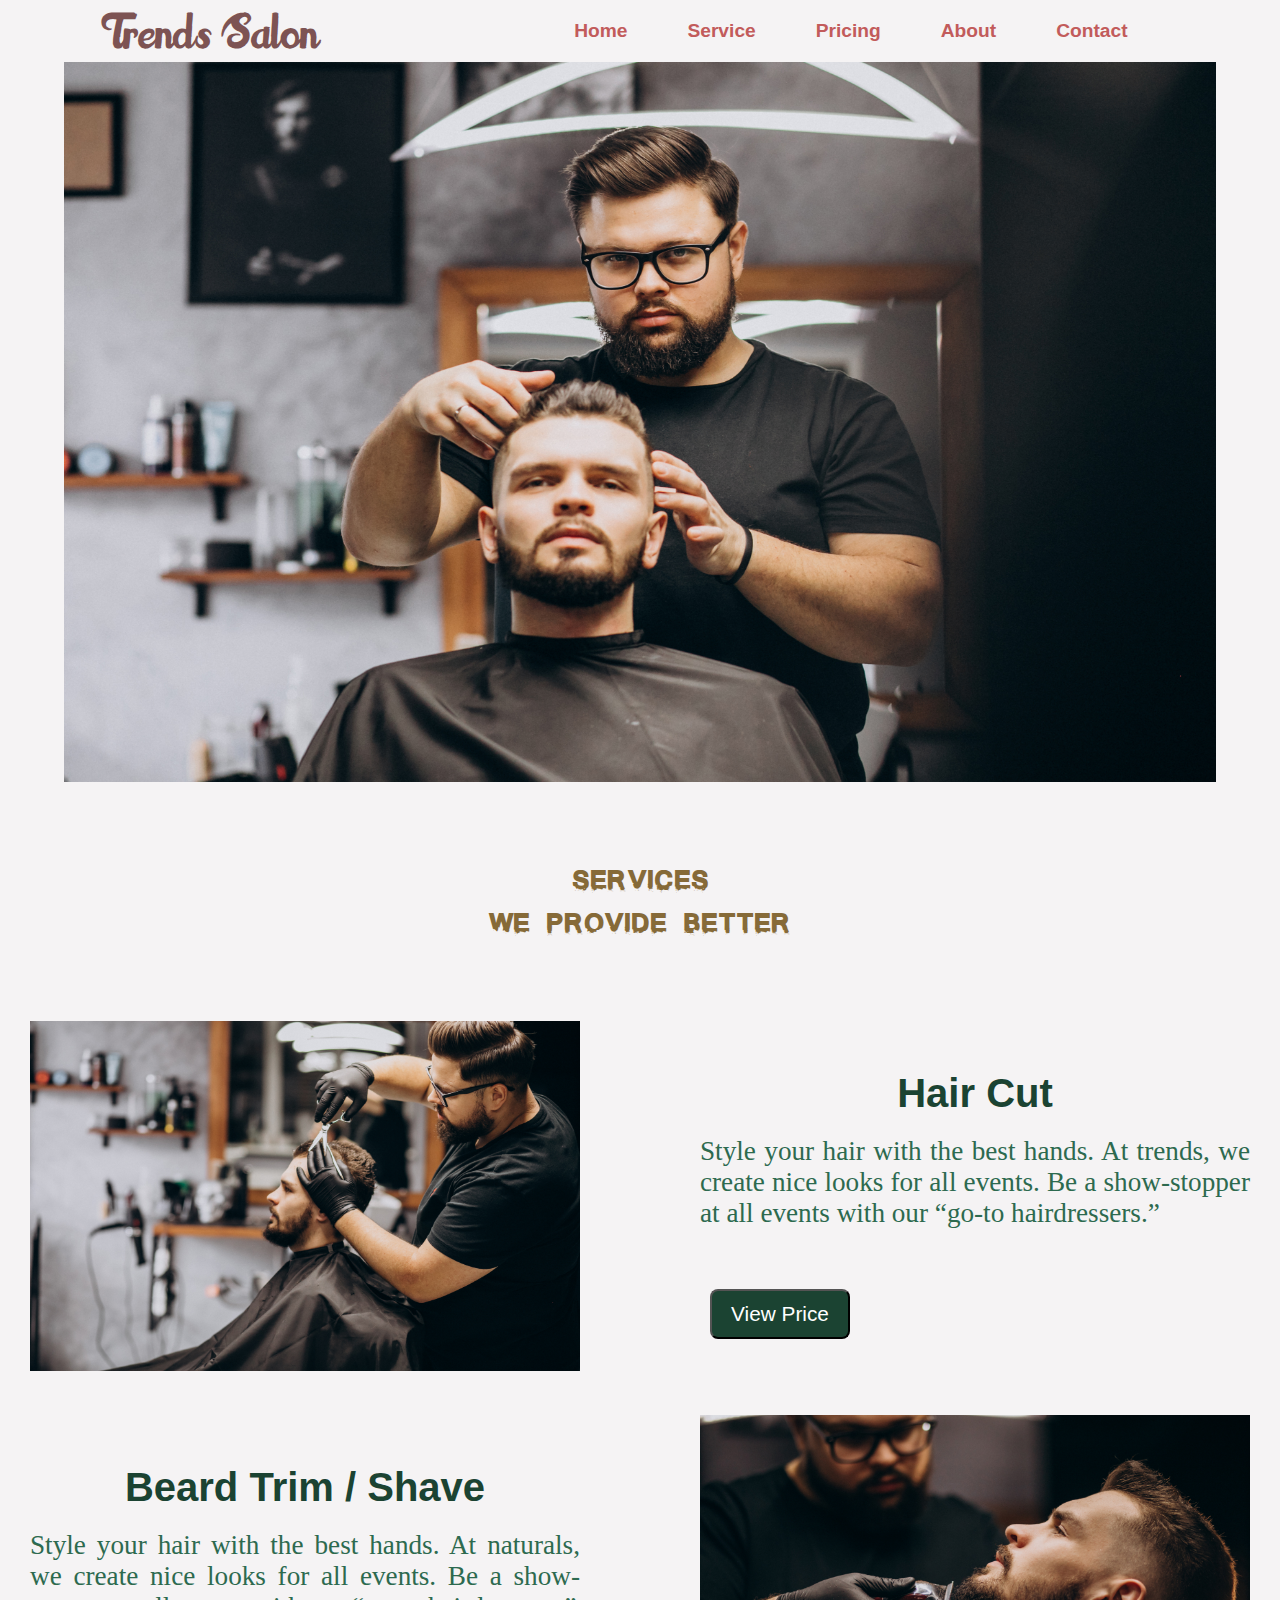
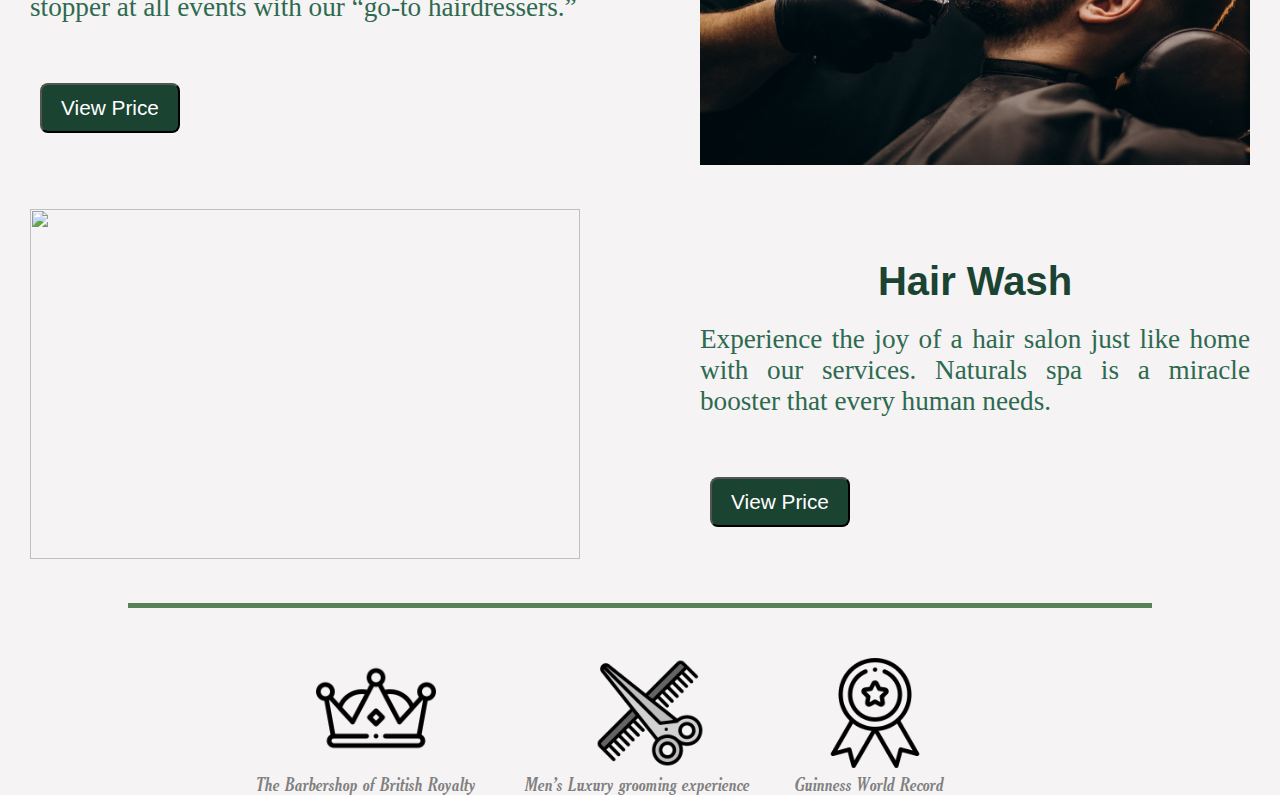
==== index.html @ 3f577851 "file changed" ====
<!DOCTYPE html>
<html>

<head>
    <title>Trends salon</title>
</head>
<link rel="stylesheet" href="nav.css">
<link rel="stylesheet" href="index.css">

<body>
    <section>
        <header>
            <h1>Trends Salon</h1>

            <nav>
                <ul>
                    <li><a href="index.html">Home</a></li>
                    <li><a href="service.html">Service</a></li>
                    <li><a href="pricing.html">Pricing</a></li>
                    <li><a href="about.html">About</a></li>
                    <li><a href="contact.html">Contact</a></li>
                </ul>
            </nav>
        </header>
        <div class="ban_img">
            <img src="./image/hairset.jpg">
        </div>
        <div class="home_ser">
            services<br>
            <div class="line1">we provide better</div>
        </div>
    </section>
    <section class="home_content">
        <div class="card_head">
            <div class="card_img">
                <img src="./image/haircut.jpg">
            </div>
            <div class="para1">
                <h1 class="hair">Hair Cut</h1>
                <p>Style your hair with the best hands. At trends, we create nice looks for all events. Be a
                    show-stopper at all events with our “go-to hairdressers.”</p>
                <button class="view_button"> View Price</button>
            </div>
            <div class="para2">
                <h1 class="trim">Beard Trim / Shave</h1>
                <p> Style your hair with the best hands. At naturals, we create nice looks for all events. Be a
                    show-stopper at all events with our “go-to hairdressers.”</p>
                <button class="view_button"> View Price</button>
            </div>
            <div class="card_img2">
                <img src="./image/beardtrim.jpg">
            </div>
            <div class="card_img3">
                <img src="./image/hairwash.jpg">
            </div>
            <div class="para3">
                <h1 class="hairwash">Hair Wash</h1>
                <p>Experience the joy of a hair salon just like home with our services. Naturals spa is a miracle
                    booster that every human needs.</p>
                <button class="view_button"> View Price</button>
            </div>
        </div>
    </section>
    <section class="bar">

    </section>
    <section >
        <div class="icon_set">
            <div class="icon1">
        <img src="./image/crown.png"><br>
        <div class="icon_para1">
        <p> The Barbershop of British Royalty</p>
            </div>
            </div>
            <div class="icon2">
                <img src="./image/tools.png"><br>
                <div class="icon_para2">
                <p>Men’s Luxury grooming experience</p>
                </div>
            </div>
        <div class="icon3">
            <img src="./image/medal.png"><br>
            <div class="icon_para3">
            <p>Guinness World Record</p>
            </div>
        </div>
        </div>
    </section>
</body>

</html>
---- nav.css ----
@font-face {
    font-family: PermanentMarkerRegular;
    src: url(font/PermanentMarkerRegular.ttf);
}

@font-face {
    font-family: WonderbarDemo;
    src: url(font/WonderbarDemo.otf);
}

@font-face {
    font-family: AARDV;
    src: url(font/AARDV.TTFs);
}
@font-face {
    font-family: FatTats;
    src: url(font/FatTats.ttf);
}
@font-face {
    font-family: SantaBackground;
    src: url(font/SantaBackground.otf);
}

@font-face {
    font-family: Ravenscroft;
    src: url(font/Ravenscroft.ttf);
}

@font-face {
    font-family: GistLight;
    src: url(font/GistLight.otf);
}
@font-face {
    font-family: Montague;
    src: url(font/Montague.ttf);
}
@font-face {
    font-family: BungeeInlineRegular;
    src: url(font/BungeeInlineRegular.ttf);
}

* {
    margin: 0px;
    padding: 0px;
}

header {
    display: flex;
    justify-content: space-around;
    align-items: center;
    position: relative;

}

h1 {
    font-size: 2.4rem;
    /* font-family: BungeeInlineRegular; */
    font-family: FatTats;
    margin-top: 10px;
    color: rgb(125, 83, 83);
    
}

nav {
    padding: 0px;
}

nav ul {
    display: flex;
    padding: 20px;
    list-style: none;
}

nav ul li a {
    text-decoration: none;
    padding: 30px;
    font-size: 1.2rem;
    color: rgb(194, 91, 91);
    /* font-family: WonderbarDemo; */
    position: relative;
    font-family:'Gill Sans', 'Gill Sans MT', Calibri, 'Trebuchet MS', sans-serif;
    font-weight: 900;

}

@media all and (max-width:500px) {
  header
  {
    display: flex;
    flex-direction: column;
    justify-content: flex-start;
    width: 100%;
  }
 
 
}
---- index.css ----
@font-face {
    font-family: PermanentMarkerRegular;
    src: url(font/PermanentMarkerRegular.ttf);
}

@font-face {
    font-family: ThyssenJItalic;
    src: url(font/ThyssenJItalic.TTF);
}

@font-face {
    font-family: WonderbarDemo;
    src: url(font/WonderbarDemo.otf);
}

@font-face {
    font-family: Sketch;
    src: url(font/Sketch.ttf);
}

@font-face {
    font-family: FrederickatheGreatRegular;
    src: url(font/FrederickatheGreatRegular.ttf);
}

@font-face {
    font-family: AARDV;
    src: url(font/AARDV.TTFs);
}

@font-face {
    font-family: SantaBackground;
    src: url(font/SantaBackground.otf);
}

@font-face {
    font-family: PiecesofEight;
    src: url(font/PiecesofEight.ttf);
}

@font-face {
    font-family: Ravenscroft;
    src: url(font/Ravenscroft.ttf);
}

@font-face {
    font-family: GistLight;
    src: url(font/GistLight.otf);
}

@font-face {
    font-family: BungeeInlineRegular;
    src: url(font/BungeeInlineRegular.ttf);
}

@font-face {
    font-family: TheyPerished;
    src: url(font/TheyPerished.ttf);
}

* {
    margin: 0px;
    padding: 0px;
}

body {
    background-color: #f5f3f4;
}

.ban_img {

    height: 100vh;
    width: 90vw;
    display: flex;
    justify-content: center;
    margin: auto;
}

.ban_img img {

    height: 80%;
    width: 100%;
}

.home_ser {

    font-size: 2rem;
    margin-top: -8%;
    color: rgb(134, 106, 56);
    text-align: center;
    font-family: TheyPerished;
    word-spacing: 8px;
}

.home_ser .line1 {

    margin-top: 5px;
    text-align: center;
}

.home_content {
    display: flex;
    justify-content: center;
    margin-top: 80px;
}

.card_head {
    display: grid;
    grid-template-columns: repeat(2, 1fr);
    column-gap: 120px;
    row-gap: 40px;

}

.card_img {
    height: 100%;
    width: 100%;
}

.card_img>img {
    height: 350px;
    width: 550px;
}

.para1 {
    height: 35px;
    width: 550px;
}

.hair {
    font-size: 2.5rem;
    text-align: center;
    font-family: 'Franklin Gothic Medium', 'Arial Narrow', Arial, sans-serif;
    margin-top: 50px;
    color: #1b4332;

}

.para1 p {
    font-size: 1.7rem;
    margin-top: 20px;
    text-align: justify;
    color: #2d6a4f;
}

.card_img2 {
    height: 100%;
    width: 100%;
}

.card_img2>img {
    height: 350px;
    width: 550px;
}

.para2 {
    height: 350px;
    width: 550px;
}

.trim {
    font-size: 2.5rem;
    text-align: center;
    font-family: 'Franklin Gothic Medium', 'Arial Narrow', Arial, sans-serif;
    margin-top: 50px;
    color: #1b4332;
}

.para2 p {

    font-size: 1.7rem;
    margin-top: 20px;
    text-align: justify;
    color: #2d6a4f;
}

.card_img3 {
    height: 100%;
    width: 100%;
}

.card_img3>img {
    height: 350px;
    width: 550px;
}

.para3 {
    height: 350px;
    width: 550px;
}

.hairwash {
    font-size: 2.5rem;
    text-align: center;
    font-family: 'Franklin Gothic Medium', 'Arial Narrow', Arial, sans-serif;
    margin-top: 50px;
    color: #1b4332;
}

.para3 p {

    font-size: 1.7rem;
    margin-top: 20px;
    text-align: justify;
    color: #2d6a4f;
}

.view_button {
    height: 50px;
    width: 140px;
    font-size: 1.3rem;
    margin-left: 10px;
    margin-top: 60px;
    padding: 10px;
    border-radius: 8px;
    background-color: #1b4332;
    color: white;
    cursor: pointer;
}

.bar {
    height: 5px;
    width: 80%;
    background-color: #588157;
    margin: auto;
    margin-top: 40px;
}

.icon_set {
    display: grid;
    grid-template-columns: 1fr 1fr 1fr;
    background-color: #f5f3f4;
    margin: auto;
    column-gap: 40px;
    width: 60%;
    margin-top: 40px;
}

.icon1 {
    height: 100%;
    width: 100%;
}


.icon1 img {
    height: 120px;
    width: 120px;
    margin-left: 60px;

}

.icon2 {
    height: 100%;
    width: 100%;
}

.icon2 img {
    height: 110px;
    width: 110px;
    margin-left: 70px;
    margin-top: 10px;
}

.icon3 {
    height: 100%;
    width: 100%;
}

.icon3 img {
    height: 110px;
    width: 110px;
    margin-left: 25px;
    margin-top: 10px;
}

.icon_para1 p {

    font-size: 1.2rem;
    color: gray;
    text-align: justify;
    font-family: ThyssenJItalic;


}

.icon_para2 p {
    font-size: 1.2rem;
    color: gray;
    text-align: justify;
    font-family: ThyssenJItalic;
}

.icon_para3 p {
    font-size: 1.2rem;
    color: gray;
    text-align: justify;
    font-family: ThyssenJItalic;
}





@media all and (max-width:500px) {
    .ban_img {
        width: 85%;
    }

    .home_ser {
        margin-top: -100px;
    }

    .card_head {
        display: flex;
        flex-direction: column;
        margin-left: 15px;

    }

    .para1 {
        display: flex;
        flex-direction: column;
        justify-content: center;
        margin-top: 70px;
        padding: 10px;

    }

    .para2 {
        display: flex;
        flex-direction: column;
        justify-content: center;
        margin-top: 70px;
    }

    .view_button {
        margin-bottom: 10px;
    }

    .para3 {
        margin-top: -80px;
    }

    .card_img {
        margin-top: -40px;
    }

    .card_img3 {
        margin-top: -10px;
    }


    .icon_set {
        width: 90%;
        padding: 40px;
        

    }
}
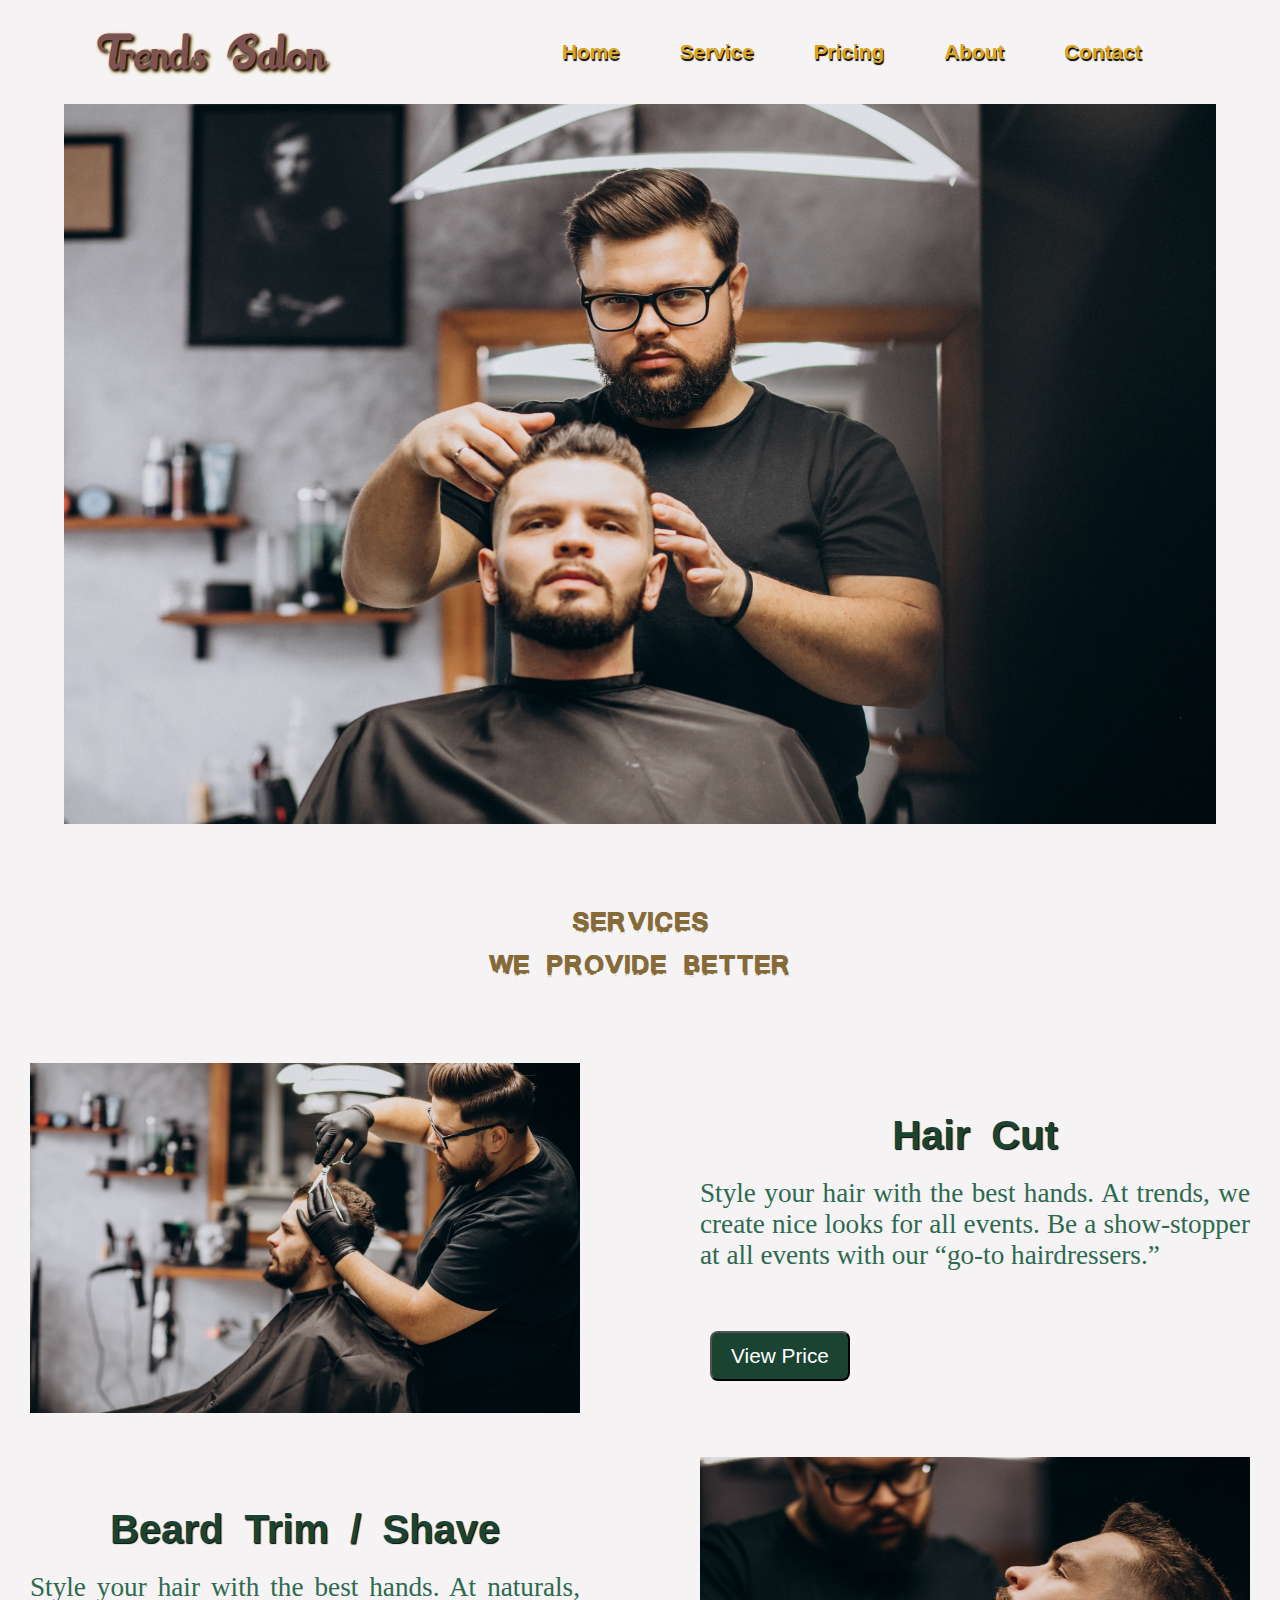
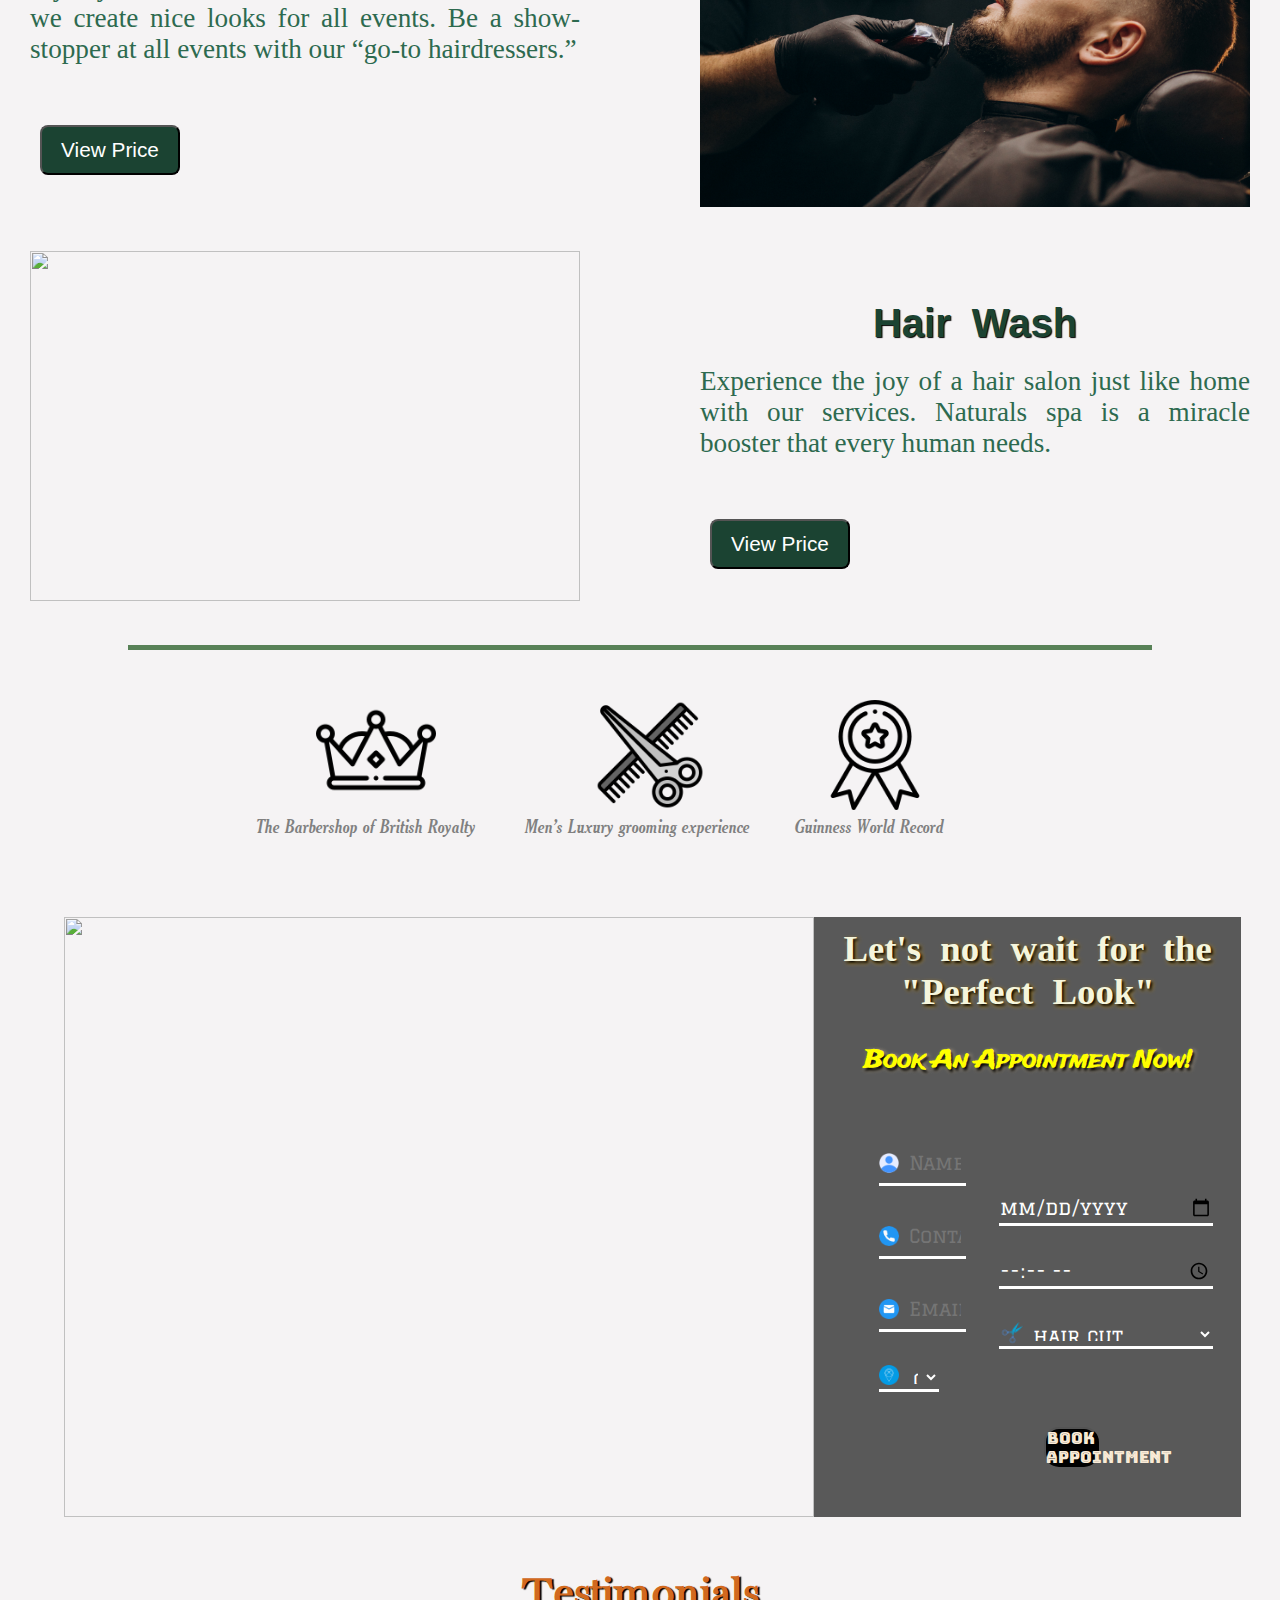
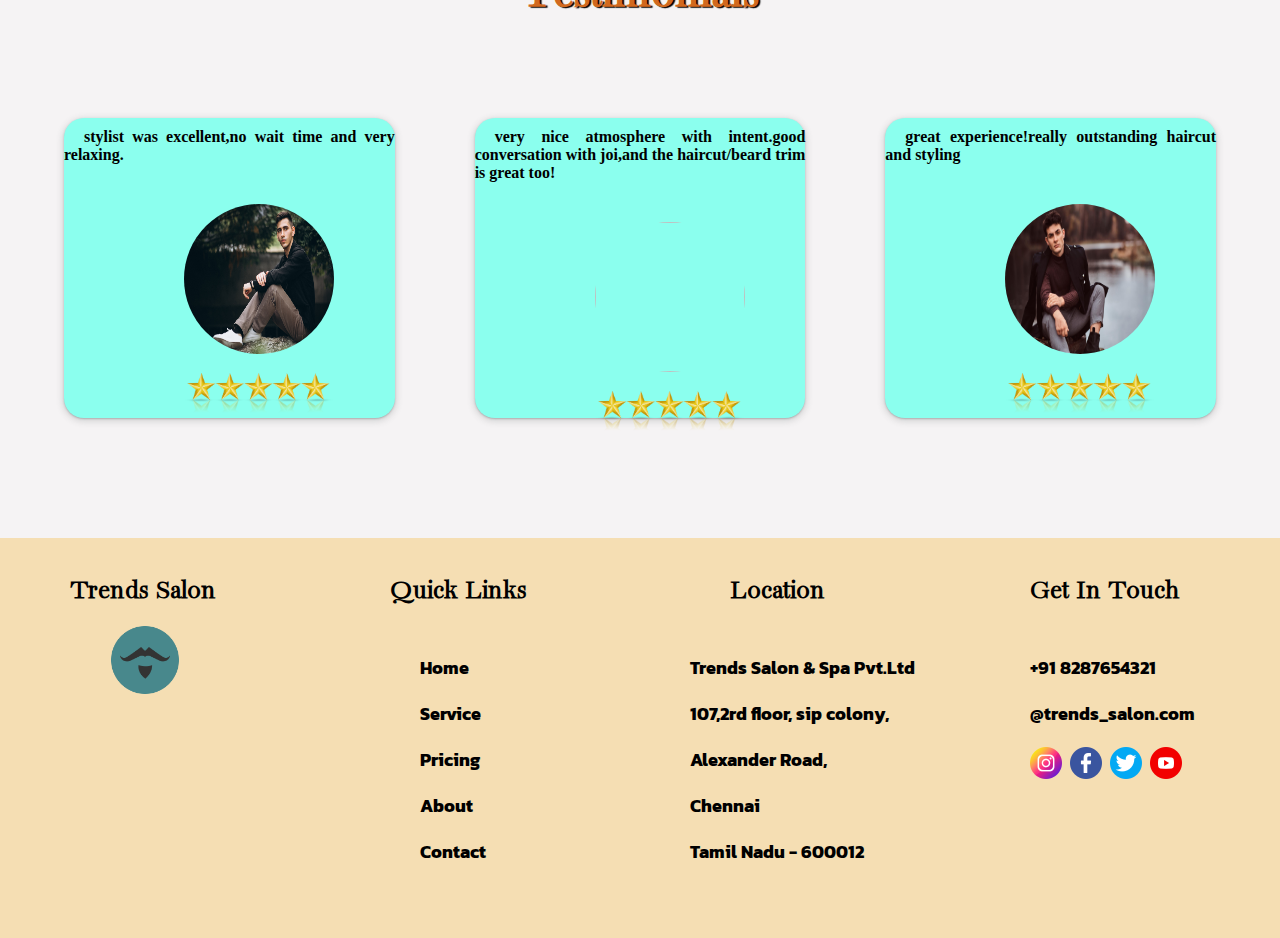
==== commit 83b3ef63: "new" ====
--- a/index.html
+++ b/index.html
@@ -6,6 +6,7 @@
 </head>
 <link rel="stylesheet" href="nav.css">
 <link rel="stylesheet" href="index.css">
+<link rel="stylesheet" href="footer.css">
 
 <body>
     <section>
@@ -64,28 +65,195 @@
     <section class="bar">
 
     </section>
-    <section >
+    <section>
         <div class="icon_set">
             <div class="icon1">
-        <img src="./image/crown.png"><br>
-        <div class="icon_para1">
-        <p> The Barbershop of British Royalty</p>
-            </div>
+                <img src="./image/crown.png"><br>
+                <div class="icon_para1">
+                    <p> The Barbershop of British Royalty</p>
+                </div>
             </div>
             <div class="icon2">
                 <img src="./image/tools.png"><br>
                 <div class="icon_para2">
-                <p>Men’s Luxury grooming experience</p>
-                </div>
-            </div>
-        <div class="icon3">
-            <img src="./image/medal.png"><br>
-            <div class="icon_para3">
-            <p>Guinness World Record</p>
-            </div>
-        </div>
-        </div>
-    </section>
+                    <p>Men’s Luxury grooming experience</p>
+                </div>
+            </div>
+            <div class="icon3">
+                <img src="./image/medal.png"><br>
+                <div class="icon_para3">
+                    <p>Guinness World Record</p>
+                </div>
+            </div>
+        </div>
+    </section>
+    <section>
+        <div class="mainframe">
+            <div class="part1">
+                <div class="over_view">
+                    <img src="image/view.jpg">
+                </div>
+            </div>
+            <div class="part2">
+                <h1 class="title1">Let's not wait for the "Perfect Look"</h1>
+                <h2>Book An Appointment Now!</h2>
+
+                <div class="book">
+                    <div class="section_1">
+                        <form>
+                            <input type="text" name="name" autocomplete="off" placeholder="Name"><br>
+                            <input type="phone" name="contact" autocomplete="off" placeholder="Contact"><br>
+                            <input type="email" name="mail" autocomplete="off" placeholder="Email"><br>
+                            <select name="area">
+                                <option value="city">city*</option>
+                                <option value="erode">erode</option>
+                                <option value="coimbatore">Coimbatore</option>
+                                <option value="Chennai">Chennai</option>
+                                <option value="Cuddalore">Cuddalore</option>
+                                <option value="Dharmapuri">Dharmapuri</option>
+                                <option value="Dindigul">Dindigul</option>
+                                <option value="Kallakurichi">Kallakurichi</option>
+                                <option value="Kancheepuram">Kancheepuram</option>
+                                <option value="Karur">Karur</option>
+                                <option value="Krishnagiri">Krishnagiri</option>
+                                <option value="Madurai">Madurai</option>
+                                <option value="Mayiladuthurai">Mayiladuthurai</option>
+                                <option value="Nagapattinam">Nagapattinam</option>
+                                <option value="Tiruppur">Tiruppur</option>
+                                <option value="Salem">Salem</option>
+                                <option value="Tenkasi">Tenkasi</option>
+                                <option value="Theni">Theni</option>
+                                <option value="Thiruvarur">Thiruvarur</option>
+                                <option value="Thirunelveli">Thirunelveli</option>
+                                <option value="Vellore">Vellore</option>
+                            </select>
+                        </form>
+                        <div class="book_button">
+                            <button class="book_appointment">book Appointment</button>
+
+                        </div>
+                       
+                    </div>
+                    <div class="section_2">
+
+                        <form>
+
+
+                            <input type="date" id="date" name="date"><br>
+                            <input type="time" name="time"><br>
+                            <select name="list">
+                                <optgroup label="haircut & finish">
+                                    <option value="hair cut">hair cut</option>
+                                    <option value="hair care">hair care</option>
+                                    <option value="beard styling">beard styling</option>
+                                </optgroup>
+                                <optgroup label="hair colour">
+                                    <option value="beard colour">beard colour</option>
+                                    <option value="hair colour">hair colour</option>
+                                </optgroup>
+                                <optgroup label="hair texture">
+                                    <option value="straightening">straightening</option>
+                                    <option value="smoothening">smoothening</option>
+                                </optgroup>
+                                <optgroup label="beard grooming">
+                                    <option value="beard trim">beard trim</option>
+                                    <option value="beard colour">beard colour</option>
+                                    <option value="beard styling">beard styling</option>
+                                    <option value="shave">shave</option>
+                                </optgroup>
+                            </select>
+                        </form>
+                    </div>
+                </div>
+            </div>
+        </div>
+    </section>
+    <section>
+        <div class="review_title">
+            <h3>Testimonials</h3>
+        </div>
+        <div class="review_page">
+
+
+            <div class="page1">
+                <h5>stylist was excellent,no wait time and very relaxing.</h5>
+                <img src="image/model1.jpg">
+                <div class="star1">
+                    <img src="image/star5.png">
+                </div>
+            </div>
+            <div class="page2">
+                <h5>very nice atmosphere with intent.good conversation with joi,and the haircut/beard trim is great too!</h5>
+                <img src="image/model2.jpg">
+                <div class="star2">
+                    <img src="image/star5.png">
+                </div>
+            </div>
+            <div class="page3">
+                <h5>great experience!really outstanding haircut and styling</h5>
+                <img src="image/model3.jpg">
+                <div class="star3">
+                    <img src="image/star5.png">
+                </div>
+            </div>
+        </div>
+    </section>
+
+    <footer>
+        <div class="footer_page">
+
+            <div class="foot_1">
+                <h4>Trends Salon</h4>
+                <img src="icons/beardimage.png">
+            </div>
+            <div class="foot_2">
+                <h6>Quick Links</h6>
+                <div class="line1">Home</div>
+                <div class="line2">Service</div>
+                <div class="line3">Pricing</div>
+                <div class="line4">About</div>
+                <div class="line5">Contact</div>
+            </div>
+            <div class="foot_3">
+                <h6>Location</h6>
+                <div class="title">Trends Salon & Spa Pvt.Ltd</div>
+                <div class="add_1"> 107,2rd floor, sip colony,</div>
+                <div class="add_2"> Alexander Road,</div>
+                <div class="add_3"> Chennai</div>
+                <div class="add_4"> Tamil Nadu - 600012</div>
+            </div>
+            <div class="foot_4">
+                <h6>Get In Touch</h6>
+                <div class="no">+91 8287654321</div>
+                <div class="shop_tag">@trends_salon.com</div>
+                <div class="images">
+                    <div class="pic1">
+                        <img src="icons/insta.png">
+                    </div>
+                    <div class="pic2">
+                        <img src="icons/fb.png">
+                    </div>
+                    <div class="pic3">
+                        <img src="icons/twitter.png">
+                    </div>
+                    <div class="pic4">
+                        <img src="icons/yt.png">
+                    </div>
+                </div>
+            </div>
+
+
+
+
+
+
+
+
+        </div>
+    </footer>
+
+
+
 </body>
 
 </html>--- a/nav.css
+++ b/nav.css
@@ -12,10 +12,12 @@
     font-family: AARDV;
     src: url(font/AARDV.TTFs);
 }
+
 @font-face {
     font-family: FatTats;
     src: url(font/FatTats.ttf);
 }
+
 @font-face {
     font-family: SantaBackground;
     src: url(font/SantaBackground.otf);
@@ -30,10 +32,12 @@
     font-family: GistLight;
     src: url(font/GistLight.otf);
 }
+
 @font-face {
     font-family: Montague;
     src: url(font/Montague.ttf);
 }
+
 @font-face {
     font-family: BungeeInlineRegular;
     src: url(font/BungeeInlineRegular.ttf);
@@ -58,7 +62,9 @@
     font-family: FatTats;
     margin-top: 10px;
     color: rgb(125, 83, 83);
-    
+    text-shadow: 2px 2px 3px black, 2px 2px 4px goldenrod;
+    word-spacing: 10px;
+
 }
 
 nav {
@@ -67,30 +73,88 @@
 
 nav ul {
     display: flex;
-    padding: 20px;
-    list-style: none;
+    padding: 10px;
+    list-style-type: none;
+    /* padding-left: 5px;
+    padding-right: 5px; */
+    overflow: hidden;
 }
 
 nav ul li a {
     text-decoration: none;
     padding: 30px;
-    font-size: 1.2rem;
-    color: rgb(194, 91, 91);
+    font-size: 1.3rem;
+    color: goldenrod;
+    text-shadow: 1px 2px 1px black;
     /* font-family: WonderbarDemo; */
     position: relative;
-    font-family:'Gill Sans', 'Gill Sans MT', Calibri, 'Trebuchet MS', sans-serif;
+    font-family: 'Gill Sans', 'Gill Sans MT', Calibri, 'Trebuchet MS', sans-serif;
     font-weight: 900;
+    display: block;
+    position: relative;
+}
+
+a::after {
+    content: "";
+    height: 2px;
+    width: 70%;
+    transform: scale(0);
+    background-color: black;
+    position: absolute;
+    left: 18px;
+    bottom: 10px;
+    transition: .5s;
+}
+
+a:hover::after {
+    transform: scale(1);
+}
+
+
+
+
+
+
+
+
+
+
+
+
+
+
+
+
+
+
+
+@media all and (max-width:500px) {
+    header {
+        display: flex;
+        flex-direction: column;
+        justify-content: flex-start;
+        width: 100%;
+        margin-top: 10px;
+
+    }
+
+    nav ul {
+        display: flex;
+        flex-direction: row;
+        font-size: 1.1rem;
+    }
+
+
 
 }
 
-@media all and (max-width:500px) {
-  header
-  {
-    display: flex;
-    flex-direction: column;
-    justify-content: flex-start;
-    width: 100%;
-  }
- 
- 
+@media all and(max-width:840px) {
+
+    header {
+        display: flex;
+        flex-direction: column;
+       justify-content: space-between;
+        width: 100%;
+
+    }
 }--- a/index.css
+++ b/index.css
@@ -2,12 +2,19 @@
     font-family: PermanentMarkerRegular;
     src: url(font/PermanentMarkerRegular.ttf);
 }
+@font-face {
+    font-family: BacasimeAntiqueRegular;
+    src: url(font/BacasimeAntiqueRegular.ttf);
+}
 
 @font-face {
     font-family: ThyssenJItalic;
     src: url(font/ThyssenJItalic.TTF);
 }
-
+@font-face {
+    font-family:GraduateRegular ;
+    src: url(font/GraduateRegular.ttf);
+}
 @font-face {
     font-family: WonderbarDemo;
     src: url(font/WonderbarDemo.otf);
@@ -17,7 +24,10 @@
     font-family: Sketch;
     src: url(font/Sketch.ttf);
 }
-
+@font-face {
+    font-family: TradeWindsRegular;
+    src: url(font/TradeWindsRegular.ttf);
+}
 @font-face {
     font-family: FrederickatheGreatRegular;
     src: url(font/FrederickatheGreatRegular.ttf);
@@ -87,9 +97,11 @@
     font-size: 2rem;
     margin-top: -8%;
     color: rgb(134, 106, 56);
+    /* text-shadow: 1px 1px 1px black; */
     text-align: center;
-    font-family: TheyPerished;
+     font-family: TheyPerished; 
     word-spacing: 8px;
+    /* font-family: BungeeInlineRegular; */
 }
 
 .home_ser .line1 {
@@ -113,8 +125,8 @@
 }
 
 .card_img {
-    height: 100%;
-    width: 100%;
+     height: 100%;
+    width: 100%; 
 }
 
 .card_img>img {
@@ -133,7 +145,7 @@
     font-family: 'Franklin Gothic Medium', 'Arial Narrow', Arial, sans-serif;
     margin-top: 50px;
     color: #1b4332;
-
+text-shadow: 1px 1px 1px black;
 }
 
 .para1 p {
@@ -164,6 +176,7 @@
     font-family: 'Franklin Gothic Medium', 'Arial Narrow', Arial, sans-serif;
     margin-top: 50px;
     color: #1b4332;
+    text-shadow: 1px 1px 1px black;
 }
 
 .para2 p {
@@ -195,6 +208,7 @@
     font-family: 'Franklin Gothic Medium', 'Arial Narrow', Arial, sans-serif;
     margin-top: 50px;
     color: #1b4332;
+    text-shadow: 1px 1px 1px black;
 }
 
 .para3 p {
@@ -234,6 +248,7 @@
     column-gap: 40px;
     width: 60%;
     margin-top: 40px;
+    cursor: pointer;
 }
 
 .icon1 {
@@ -271,6 +286,7 @@
     width: 110px;
     margin-left: 25px;
     margin-top: 10px;
+
 }
 
 .icon_para1 p {
@@ -297,63 +313,429 @@
     font-family: ThyssenJItalic;
 }
 
-
-
-
-
-@media all and (max-width:500px) {
+.mainframe {
+    display: grid;
+    grid-template-columns: 1fr 1fr;
+    margin: auto;
+    margin-top: 80px;
+    width: 90%;
+}
+
+.over_view {
+    height: 100%;
+    width: 100%;
+}
+
+.over_view img {
+    height: 600px;
+    width: 750px;
+}
+
+.part2 {
+    background-color: rgb(89, 89, 89);
+    height:600px ;
+
+}
+
+.part2 .title1 {
+    font-size: 2.3rem;
+    color: beige;
+    text-align: center;
+    font-family: 'Times New Roman', Times, serif;
+    margin-top: 10px;
+}
+
+.part2 h2 {
+    color: yellow;
+    text-shadow: 2px 3px 3px black,2px 2px 4px wheat;
+    text-align: center;
+    margin-top: 30px;
+    font-size: 1,7rem;
+    font-family: TradeWindsRegular;
+}
+
+.book {
+    display: grid;
+    grid-template-columns: 1fr 1fr;
+    margin-top: 0px;
+    height: 300px;
+    padding: 50px;
+
+}
+
+input[type="text"],
+input[type="phone"],
+input[type="email"],
+select[name="area"] {
+    margin: 15px;
+    width: 80%;
+    height: 30px;
+    outline: none;
+    border: none;
+    background-color: rgb(89, 89, 89);
+    border-bottom: 3px solid white;
+    color: white;
+    font-family:GraduateRegular ;
+    font-size: 1.2rem;
+}
+.section_2
+{
+    margin-top: 50px;
+    margin-left: 30px;
+}
+
+
+
+input[type="date"],
+input[type="time"],
+select[name="list"] {
+    margin: 15px;
+    width: 92%;
+    height: 30px;
+    outline: none;
+    border: none;
+    background-color: rgb(89, 89, 89);
+    border-bottom: 3px solid white;
+    color: white;
+    margin-left: 40px;
+    font-family:GraduateRegular ;
+    font-size: 1.2rem;
+}
+
+input[type="text"] {
+    background-image: url(./icons/user.png);
+    background-repeat: no-repeat;
+    background-size: 20px;
+    background-position: 0px;
+    padding: 5px 5px 5px 30px;
+}
+
+input[type="phone"] {
+    background-image: url(./icons/call2.png);
+    background-repeat: no-repeat;
+    background-size: 20px;
+    background-position: 0px;
+    padding: 5px 5px 5px 30px;
+}
+
+input[type="email"] {
+
+    background-image: url(./icons/mail.png);
+    background-repeat: no-repeat;
+    background-size: 20px;
+    background-position: 0px;
+    padding: 5px 5px 5px 30px;
+}
+
+select[name="area"] 
+{
+    background-image: url(./icons/map3.png);
+    background-repeat: no-repeat;
+    background-size: 20px;
+    background-position: 0px;   
+    padding: 5px 5px 5px 30px;
+    width:92% ;
+}
+select[name="list"]
+{
+    background-image: url(./icons/scissors2.png);
+    background-repeat: no-repeat;
+    background-size: 27px;
+    background-position: 0px; 
+    padding: 5px 5px 5px 30px;   
+}
+.book_button
+{
+   position: relative;
+}
+.book_button .book_appointment
+{
+    position: absolute;
+    margin-left: 180px;
+    margin-top: 20px;
+    width: 84%;
+    height: 40px;
+    font-size: 1rem;
+    font-family: BungeeInlineRegular;
+    word-spacing: 5px;
+    cursor: pointer;
+    border-radius: 15px;
+    background-color: black;
+    color: antiquewhite;
+}
+.contact_site
+{
+    position: relative;
+}
+
+.contact_site p
+{
+    position: absolute;
+   margin-top:80px ;  
+   font-size: 1.3rem;
+   color:bisque;
+   cursor: pointer;
+}
+.review_title
+{
+   text-align: center;
+    font-size: 2.5rem;
+    margin-top:50px ;
+    font-family: BacasimeAntiqueRegular;
+    color: chocolate;
+    text-shadow: 2px 1px 1px black;
+}
+
+.review_page
+{
+    display: grid;
+    grid-template-columns: 1fr 1fr 1fr;
+    
+    
+    width: 90%;
+    margin: auto;
+    margin-top: 100px;
+    column-gap: 80px;
+}
+.page1
+{
+    box-shadow: rgba(60, 64, 67, 0.3) 0px 1px 2px 0px, rgba(60, 64, 67, 0.15) 0px 2px 6px 2px;
+    height: 300px;
+    background-color: rgb(139, 255, 238);
+   border-radius: 20px;
+}
+.page1 h5
+{
+   font-size: 1rem;
+   text-align: justify;
+   margin-top: 10px;
+   text-indent: 20px;
+}
+.page1>img
+{
+    height: 150px;
+    width: 150px;
+    margin-top: 40px;
+    margin-left: 120px;
+    border-radius: 55%;  
+}
+.page1>.star1>img
+{
+    height: 40px;
+    width: 150px;
+    margin-left: 120px;
+    margin-top: 15px;
+}
+.page2
+{
+    box-shadow: rgba(60, 64, 67, 0.3) 0px 1px 2px 0px, rgba(60, 64, 67, 0.15) 0px 2px 6px 2px;
+    height: 300px;
+    background-color: rgb(139, 255, 238);
+   border-radius: 20px;
+}
+.page2 h5
+{
+   font-size: 1rem;
+   text-align: justify;
+   margin-top: 10px;
+   text-indent: 20px;
+}
+.page2>img
+{
+    height: 150px;
+    width: 150px;
+    margin-top: 40px;
+    margin-left: 120px;
+    border-radius: 55%;  
+}
+.page2>.star2>img
+{
+    height: 40px;
+    width: 150px;
+    margin-left: 120px;
+    margin-top: 15px;
+}
+
+.page3
+{
+    box-shadow: rgba(60, 64, 67, 0.3) 0px 1px 2px 0px, rgba(60, 64, 67, 0.15) 0px 2px 6px 2px;
+    height: 300px;
+    background-color: rgb(139, 255, 238);
+    border-radius: 20px;
+}
+.page3 h5
+{
+   font-size: 1rem;
+   margin-top: 10px;
+   text-indent: 20px;
+   text-align: justify;
+}
+.page3>img
+{
+    height: 150px;
+    width: 150px;
+    margin-top: 40px;
+    margin-left: 120px;
+    border-radius: 55%;  
+}
+.page3>.star3>img
+{
+    height: 40px;
+    width: 150px;
+    margin-left: 120px;
+    margin-top: 15px;
+}
+
+
+
+
+
+
+
+
+
+
+
+
+
+
+
+
+
+
+
+
+
+
+
+
+
+
+
+
+
+
+
+
+
+
+
+
+
+
+
+
+
+
+ @media all and (max-width:500px) {
     .ban_img {
-        width: 85%;
+        width: 90%;
+
     }
 
     .home_ser {
         margin-top: -100px;
+
     }
 
     .card_head {
-        display: flex;
-        flex-direction: column;
-        margin-left: 15px;
+        display: grid;
+        grid-template-columns: auto;
+
+        display: inline block; 
+
+     } 
+
+     .para1 {
+        display: grid;
+        grid-template-columns: auto;
+        justify-content: center;
+        margin-top: -90px;
+        padding: 5px;
 
     }
 
-    .para1 {
-        display: flex;
-        flex-direction: column;
+    .para2 {
+        display: grid;
+        grid-template-columns: 1fr;
+        margin-top: 170px;
+        padding: 5px;
+    }
+
+    .para3 {
+        padding: 5px;
+    }
+
+    .icon_set {
+        display: grid;
+        grid-template-columns: 1fr;
         justify-content: center;
-        margin-top: 70px;
-        padding: 10px;
+        align-items: center;
+        margin: auto;
+        margin-left: 240px;
 
     }
 
-    .para2 {
-        display: flex;
-        flex-direction: column;
-        justify-content: center;
-        margin-top: 70px;
+    .icon3 {
+        margin-left: 40px;
+
+    } 
+
+     .card_img,
+    .card_img2,
+    .card_img3 {
+        padding: 5px;
+         display: inline block; 
+         overflow: hidden; 
+         width: 100%;
+         margin: auto;
+       
+     } 
+     .card_img>img ,.card_img2>img ,.card_img3>img 
+    {
+        width: 100%;
     }
 
-    .view_button {
-        margin-bottom: 10px;
-    }
-
-    .para3 {
-        margin-top: -80px;
-    }
-
-    .card_img {
-        margin-top: -40px;
-    }
-
-    .card_img3 {
-        margin-top: -10px;
-    }
-
-
-    .icon_set {
-        width: 90%;
-        padding: 40px;
-        
-
-    }
-}+    .mainframe {
+        display: grid;
+        grid-template-columns: 1fr;
+    } 
+.over_view img
+{
+    width: 98%;
+}
+.book
+{
+    width: 90%;
+}
+.section_1 
+{
+  margin-left: -25px;
+    width: 240%;
+}
+.section_2
+{
+    width: 60%;
+   
+   margin-left: 100px;
+}
+.review_page
+{
+    display: grid;
+    grid-template-columns: 1fr;
+    width: 80%;
+}
+.review_page .page2
+{
+    margin-top: 20px;
+}
+.review_page .page3
+{
+    margin-top: 20px;
+}
+ }  
+
+
+
+    
+
--- a/footer.css
+++ b/footer.css
@@ -0,0 +1,185 @@
+@font-face {
+    font-family: BacasimeAntiqueRegular;
+    src: url(font/BacasimeAntiqueRegular.ttf);
+}
+@font-face {
+    font-family: KanitBold;
+    src: url(font/KanitBold.ttf);
+}
+
+
+*
+{
+    margin: 0px;
+    padding: 0px;
+}
+.footer_page
+{
+    display: grid;
+    grid-template-columns: 1fr 1fr 1fr 1fr;
+    margin-top: 120px;
+    width:100%;
+    background-color:wheat;
+   
+}
+.foot_1
+{
+    height: 400px;
+    width: 300px;
+}
+.foot_1 h4
+{
+    font-size: 1.7rem;
+    margin-top: 40px;
+    margin-left: 70px;
+    font-family: BacasimeAntiqueRegular;
+    font-family: 600;
+}
+.foot_1 img
+{
+    height: 70px;
+    margin-top: 20px;
+    margin-left: 110px;
+}
+.foot_2
+{
+    
+    height: 400px;
+    width: 300px; 
+}
+.foot_2 h6
+{
+    font-size: 1.7rem;
+    margin-top: 40px;
+    margin-left: 70px;  
+    font-family: BacasimeAntiqueRegular;
+    font-weight: 600;
+}
+.foot_2 .line1
+{
+    font-size: 1.1rem;
+    margin-top: 50px;
+    margin-left: 100px;
+    font-family: KanitBold;
+}
+.foot_2 .line2,.line3,.line4,.line5
+{
+    font-size: 1.1rem;
+    margin-left: 100px;
+    margin-top: 20px;
+    font-family: KanitBold;
+}
+.foot_3
+{
+    
+    height: 400px;
+    width: 300px;
+}
+.foot_3 h6
+{
+    font-size: 1.7rem;
+    margin-top: 40px;
+    margin-left: 90px;
+    font-family: BacasimeAntiqueRegular;
+    font-weight: 600;
+}
+.foot_3 .title
+{
+    font-size: 1.1rem;
+    margin-top: 50px;
+    margin-left: 50px;
+    font-family: KanitBold;
+}
+.foot_3 .add_1,.add_2,.add_3,.add_4
+{
+    
+    font-size: 1.1rem;
+    margin-left: 50px;
+    margin-top: 20px;
+    font-family: KanitBold;
+}
+.foot_4
+{
+    height: 400px;
+    width: 300px;
+}
+.foot_4 h6
+{
+    font-size: 1.7rem;
+    margin-top: 40px;
+    margin-left: 70px;
+    font-family: BacasimeAntiqueRegular;
+    font-weight: 600;
+}
+.foot_4 .no
+{
+    font-size: 1.1rem;
+    margin-top: 50px;
+    margin-left: 70px;
+    font-family: KanitBold;
+}
+.foot_4 .shop_tag
+{
+    font-size: 1.1rem;
+    margin-left: 70px;
+    margin-top: 20px; 
+    font-family: KanitBold;
+}
+.images
+{
+    position: relative;
+}
+.pic1 img
+{
+    position: absolute;
+    margin-top: 20px;
+    margin-left: 70px;
+    cursor: pointer;
+}
+.pic2 img
+{
+    position: absolute;
+    margin-top: 20px;
+    margin-left: 110px;
+    cursor: pointer;
+}
+.pic3 img
+{
+    position: absolute;
+    margin-top: 20px;
+    margin-left: 150px;
+    cursor: pointer;
+}
+.pic4 img
+{
+    position: absolute;
+    margin-top: 20px;
+    margin-left: 190px;
+    cursor: pointer;
+}
+
+@media all and (max-width:500px)
+{
+    .footer_page
+    {
+        display: grid;
+        grid-template-columns: 1fr;
+        position: relative;
+        width: 100%;
+        
+    }
+    .foot_2
+    {
+        margin-top: 170px;
+        position: absolute;
+        
+    }
+    .foot_3
+    {
+        margin-top: 110px;
+    }
+    .foot_4
+    {
+        margin-top: -40px;
+    }
+}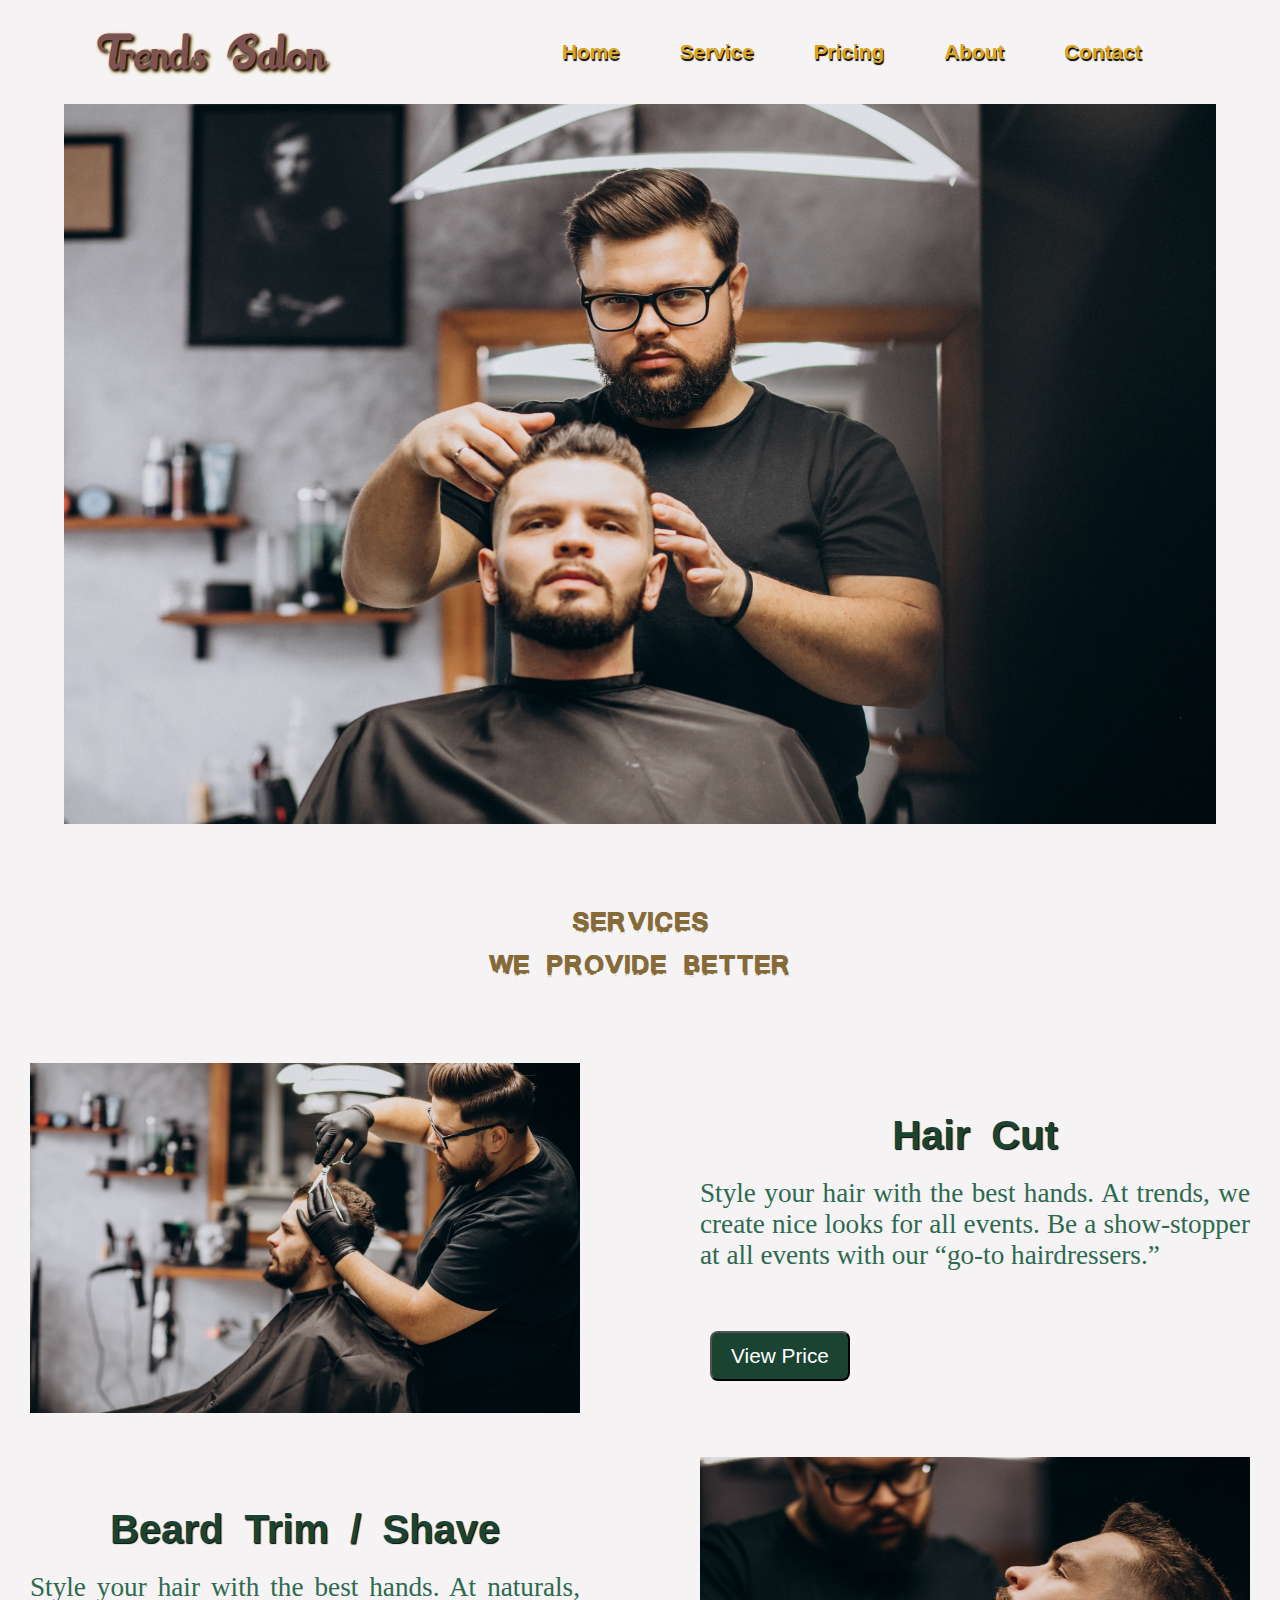
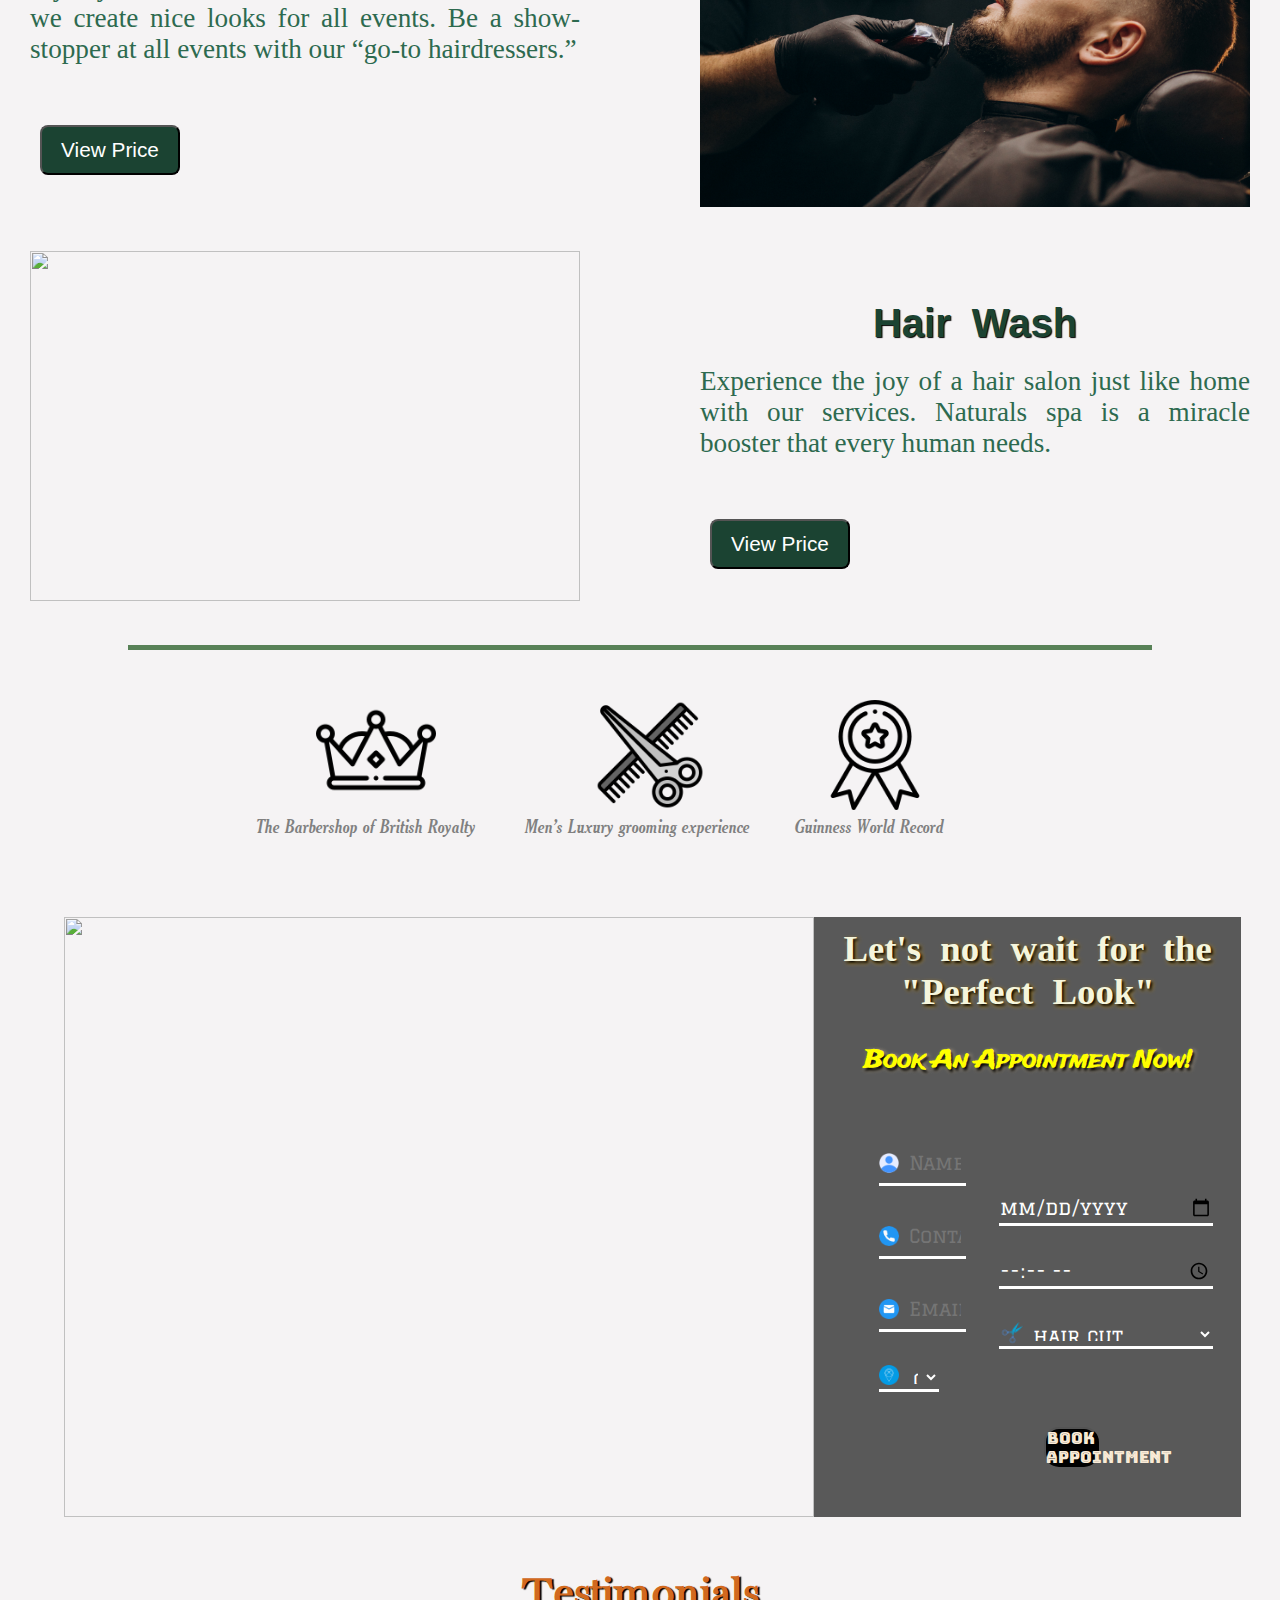
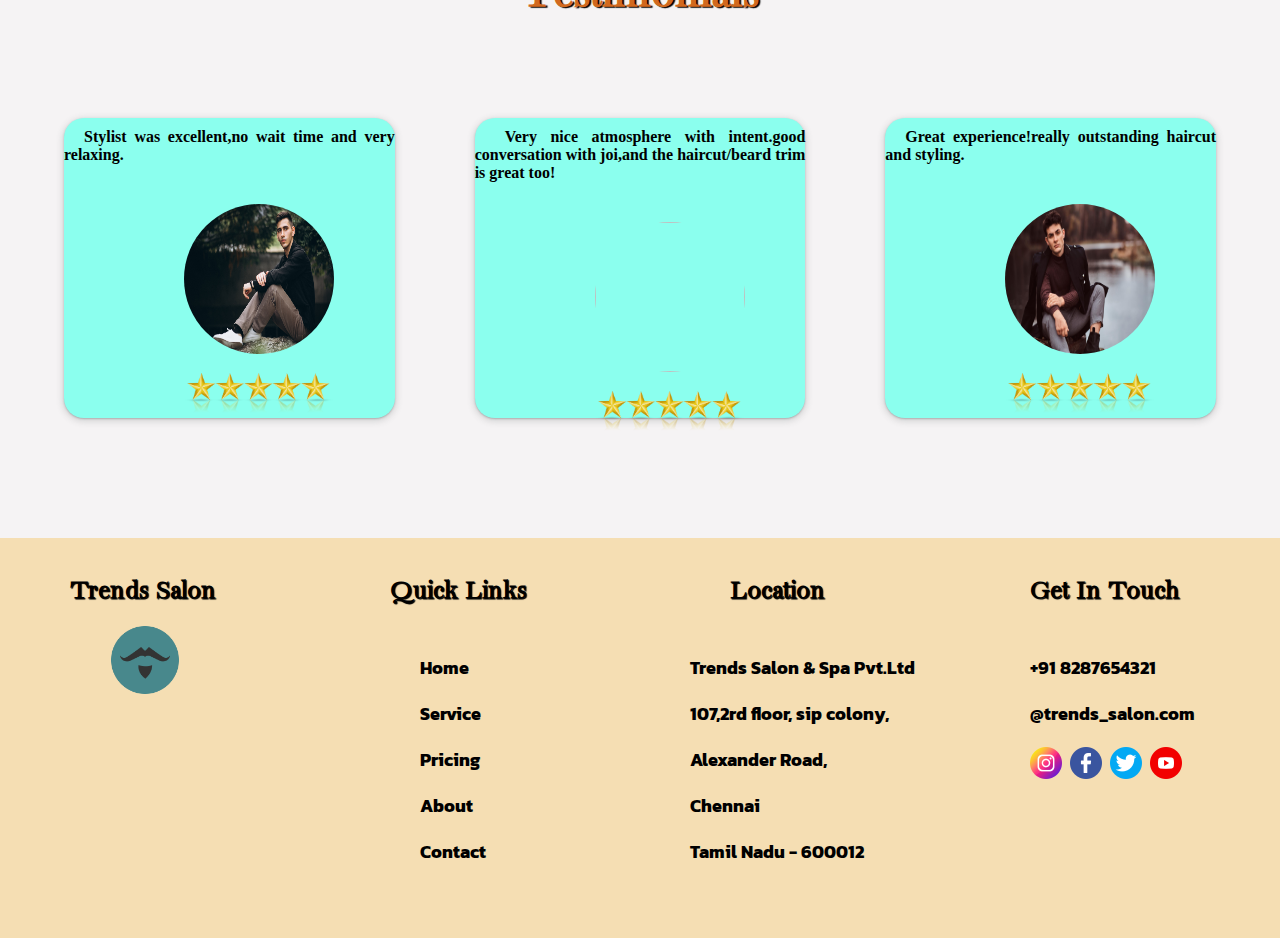
==== commit 942aeb68: "new" ====
--- a/index.html
+++ b/index.html
@@ -176,21 +176,21 @@
 
 
             <div class="page1">
-                <h5>stylist was excellent,no wait time and very relaxing.</h5>
+                <h5>Stylist was excellent,no wait time and very relaxing.</h5>
                 <img src="image/model1.jpg">
                 <div class="star1">
                     <img src="image/star5.png">
                 </div>
             </div>
             <div class="page2">
-                <h5>very nice atmosphere with intent.good conversation with joi,and the haircut/beard trim is great too!</h5>
+                <h5>Very nice atmosphere with intent.good conversation  with joi,and the haircut/beard trim is great too!</h5>
                 <img src="image/model2.jpg">
                 <div class="star2">
                     <img src="image/star5.png">
                 </div>
             </div>
             <div class="page3">
-                <h5>great experience!really outstanding haircut and styling</h5>
+                <h5>Great experience!really outstanding haircut and styling.</h5>
                 <img src="image/model3.jpg">
                 <div class="star3">
                     <img src="image/star5.png">
@@ -208,11 +208,11 @@
             </div>
             <div class="foot_2">
                 <h6>Quick Links</h6>
-                <div class="line1">Home</div>
-                <div class="line2">Service</div>
-                <div class="line3">Pricing</div>
-                <div class="line4">About</div>
-                <div class="line5">Contact</div>
+                <div class="line1"><a href="#">Home</a></div>
+                <div class="line2"><a href="#">Service</a></div>
+                <div class="line3"><a href="#">Pricing</a></div>
+                <div class="line4"><a href="#">About</a></div>
+                <div class="line5"><a href="#">Contact</a></div>
             </div>
             <div class="foot_3">
                 <h6>Location</h6>
@@ -225,7 +225,7 @@
             <div class="foot_4">
                 <h6>Get In Touch</h6>
                 <div class="no">+91 8287654321</div>
-                <div class="shop_tag">@trends_salon.com</div>
+                <div class="shop_tag"><a href="index.html">@trends_salon.com</a></div>
                 <div class="images">
                     <div class="pic1">
                         <img src="icons/insta.png">
--- a/nav.css
+++ b/nav.css
@@ -142,19 +142,33 @@
         display: flex;
         flex-direction: row;
         font-size: 1.1rem;
+        margin: 0px 70px 0px 70px;
+
+        width: 90%;
+
     }
 
 
 
 }
 
-@media all and(max-width:840px) {
+@media all and(max-width:750px) {
 
     header {
         display: flex;
         flex-direction: column;
-       justify-content: space-between;
+        justify-content: space-evenly;
+        align-items: flex-start;
         width: 100%;
+        background-color: aqua;
+        
+    }
+
+    nav ul {
+        display: flex;
+        flex-direction: column;
+        background-color: yellowgreen;
 
     }
+   
 }--- a/index.css
+++ b/index.css
@@ -538,7 +538,7 @@
    font-size: 1rem;
    text-align: justify;
    margin-top: 10px;
-   text-indent: 20px;
+   text-indent: 30px;
 }
 .page2>img
 {
@@ -641,7 +641,6 @@
     .card_head {
         display: grid;
         grid-template-columns: auto;
-
         display: inline block; 
 
      } 
@@ -660,10 +659,12 @@
         grid-template-columns: 1fr;
         margin-top: 170px;
         padding: 5px;
+      
     }
 
     .para3 {
         padding: 5px;
+      
     }
 
     .icon_set {
@@ -672,16 +673,17 @@
         justify-content: center;
         align-items: center;
         margin: auto;
-        margin-left: 240px;
+        margin-left: 190px;
 
     }
 
     .icon3 {
         margin-left: 40px;
+        
 
     } 
 
-     .card_img,
+    .card_img,
     .card_img2,
     .card_img3 {
         padding: 5px;
@@ -689,11 +691,13 @@
          overflow: hidden; 
          width: 100%;
          margin: auto;
+      
        
      } 
      .card_img>img ,.card_img2>img ,.card_img3>img 
     {
         width: 100%;
+        
     }
 
     .mainframe {
@@ -703,6 +707,7 @@
 .over_view img
 {
     width: 98%;
+   
 }
 .book
 {
@@ -715,8 +720,7 @@
 }
 .section_2
 {
-    width: 60%;
-   
+    width: 60%; 
    margin-left: 100px;
 }
 .review_page
@@ -728,10 +732,12 @@
 .review_page .page2
 {
     margin-top: 20px;
+  
 }
 .review_page .page3
 {
     margin-top: 20px;
+   
 }
  }  
 
--- a/footer.css
+++ b/footer.css
@@ -34,6 +34,8 @@
     margin-left: 70px;
     font-family: BacasimeAntiqueRegular;
     font-family: 600;
+    color: black;
+    text-shadow: 1px 1px 0.7px black;
 }
 .foot_1 img
 {
@@ -54,6 +56,8 @@
     margin-left: 70px;  
     font-family: BacasimeAntiqueRegular;
     font-weight: 600;
+    color: black;
+    text-shadow: 1px 1px 0.7px black;
 }
 .foot_2 .line1
 {
@@ -69,6 +73,15 @@
     margin-top: 20px;
     font-family: KanitBold;
 }
+.foot_2 a
+{
+    text-decoration: none;
+    color: black;
+}
+ .foot_2 a:hover
+{
+    color: red;
+}
 .foot_3
 {
     
@@ -82,6 +95,8 @@
     margin-left: 90px;
     font-family: BacasimeAntiqueRegular;
     font-weight: 600;
+    color: black;
+    text-shadow: 1px 1px 0.7px black;
 }
 .foot_3 .title
 {
@@ -110,6 +125,8 @@
     margin-left: 70px;
     font-family: BacasimeAntiqueRegular;
     font-weight: 600;
+    color: black;
+    text-shadow: 1px 1px 0.7px black;
 }
 .foot_4 .no
 {
@@ -124,6 +141,15 @@
     margin-left: 70px;
     margin-top: 20px; 
     font-family: KanitBold;
+}
+.foot_4 a
+{
+    text-decoration: none;
+    color: black;
+}
+.foot_4 a:hover
+{
+    color: red;
 }
 .images
 {
@@ -166,7 +192,7 @@
         grid-template-columns: 1fr;
         position: relative;
         width: 100%;
-        
+        background-color: wheat;
     }
     .foot_2
     {
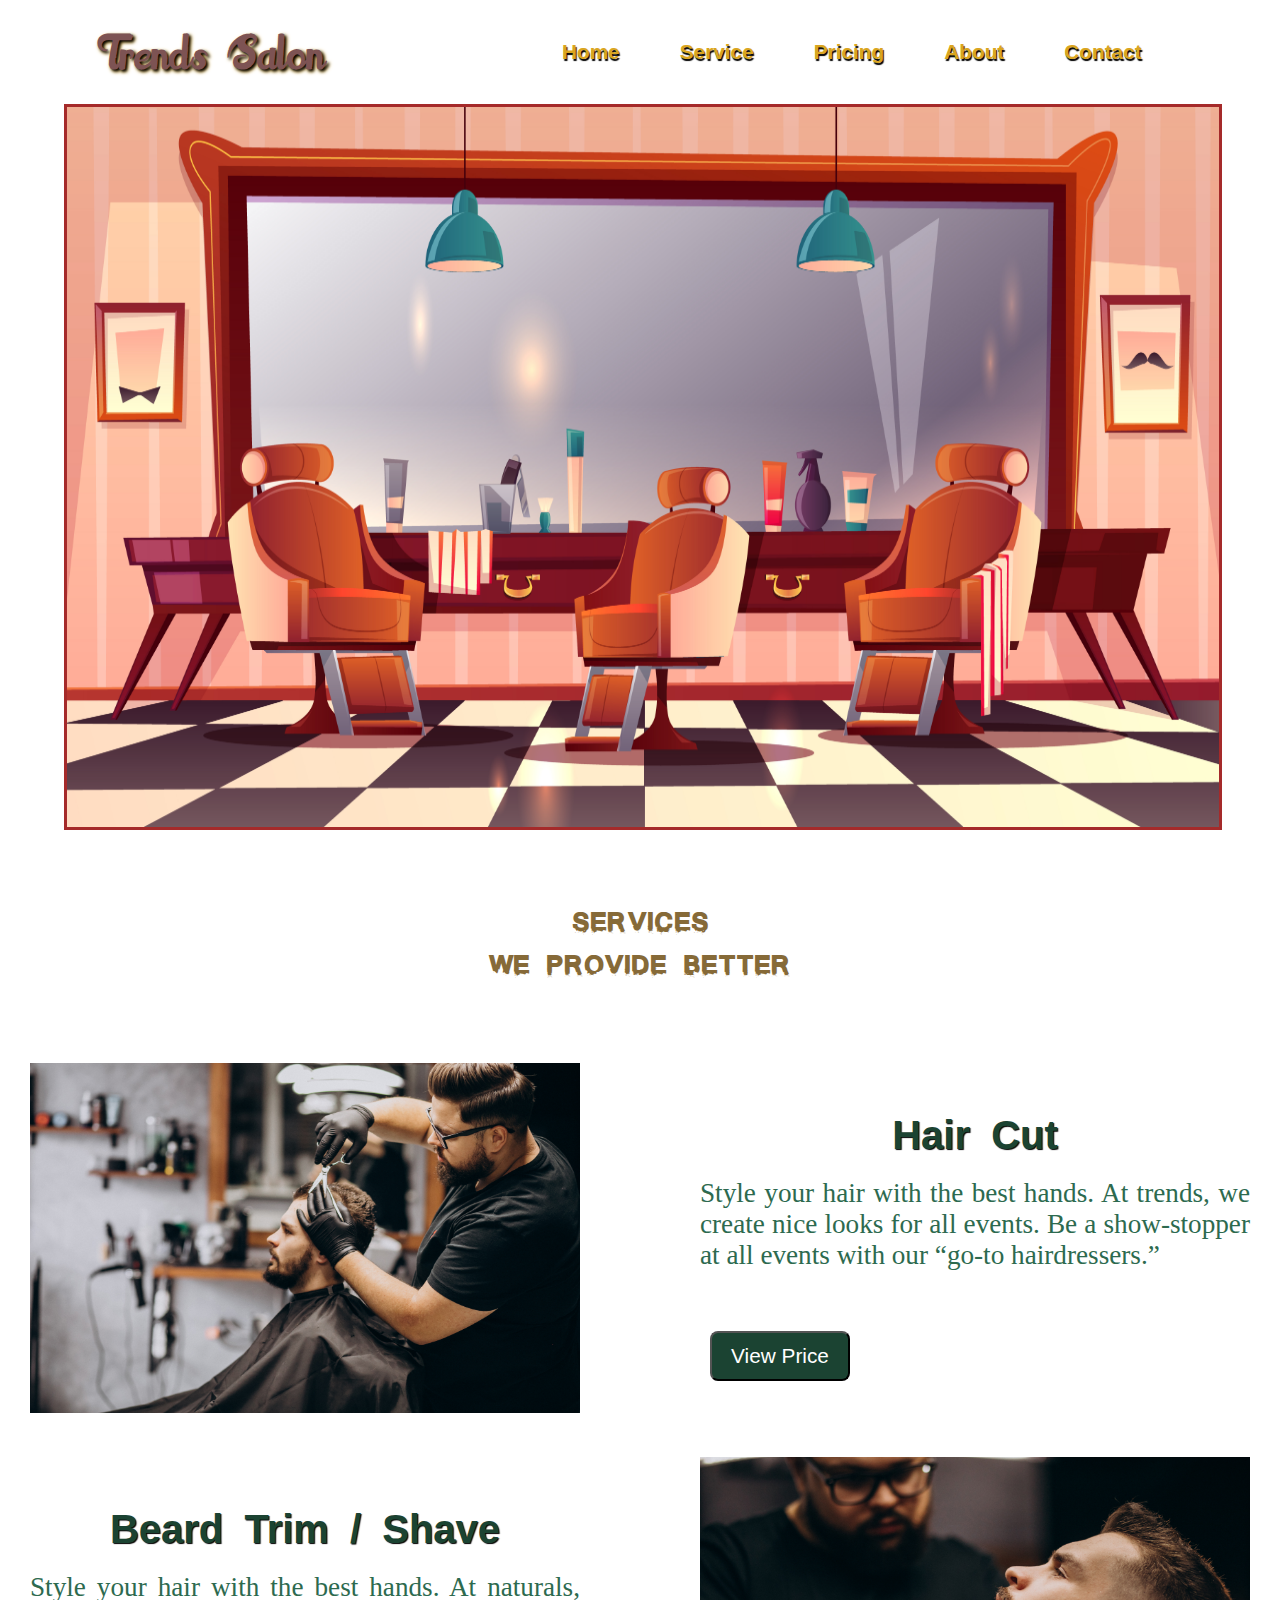
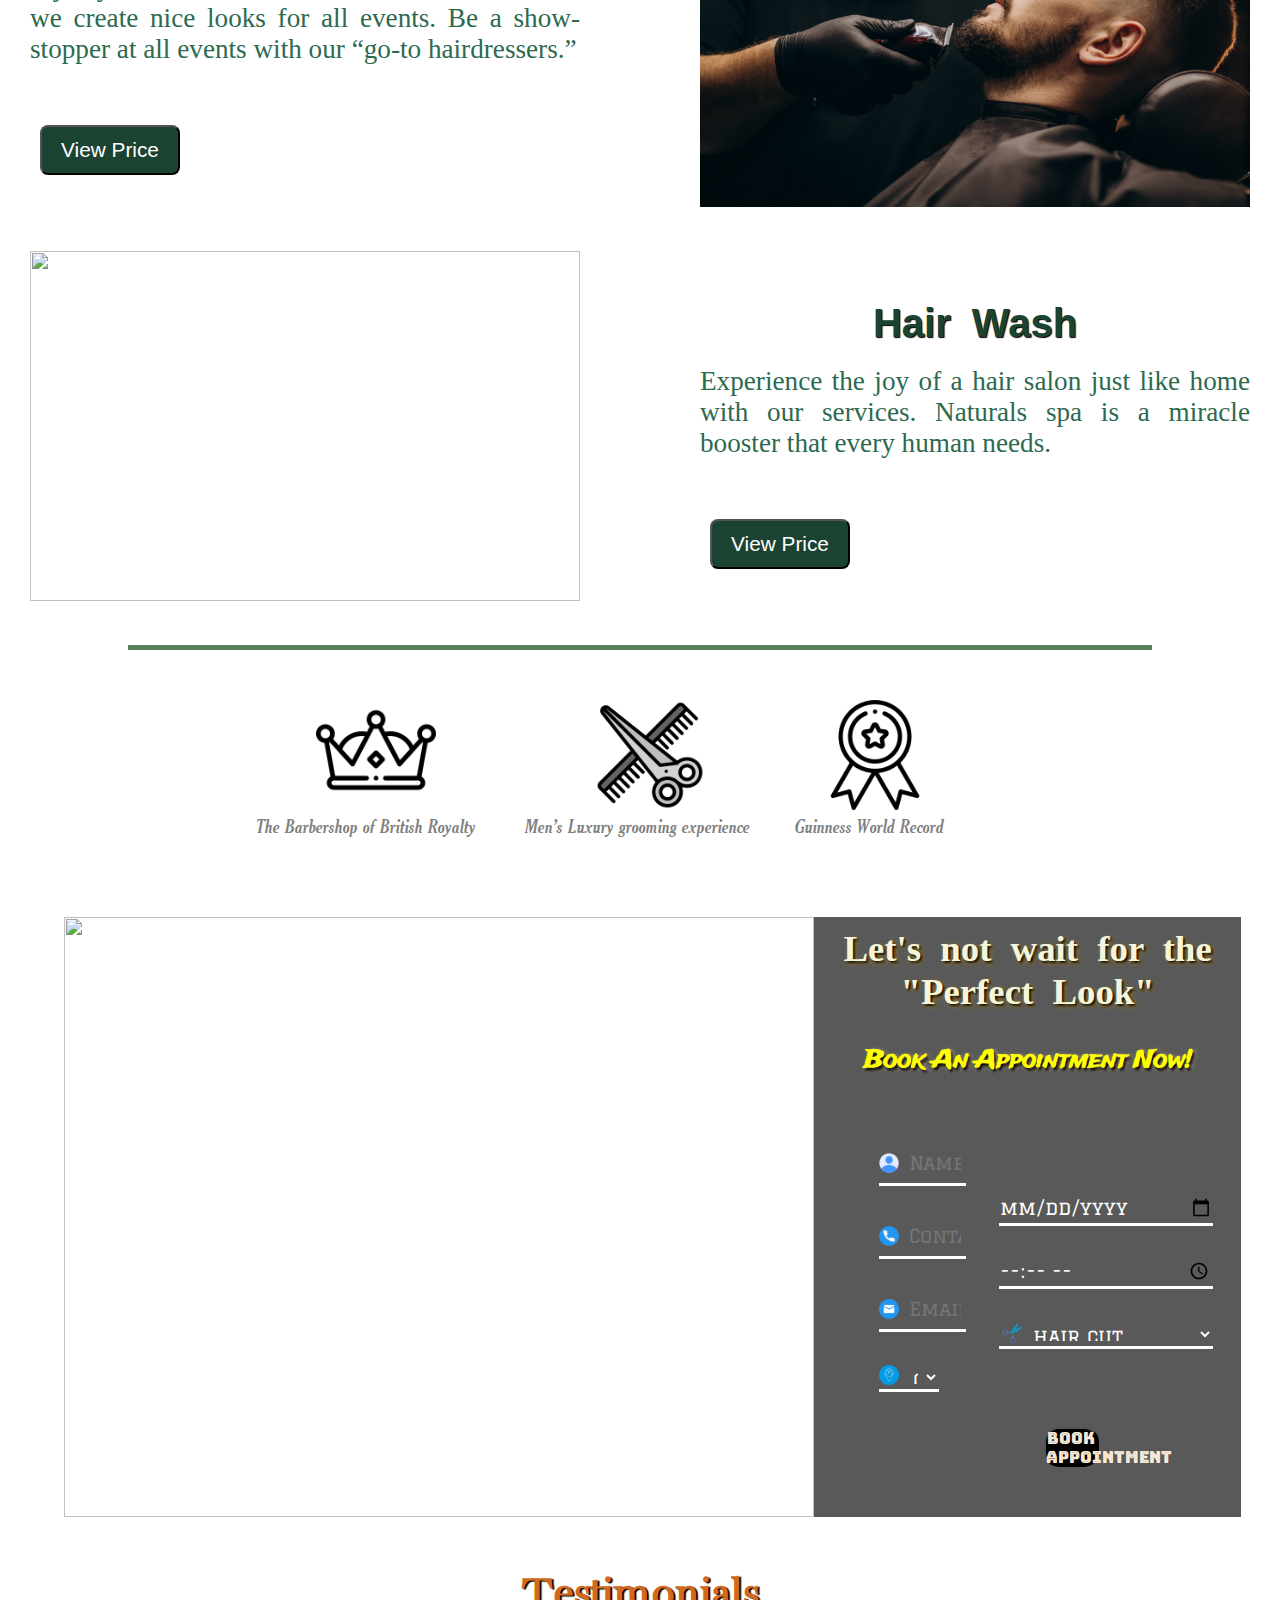
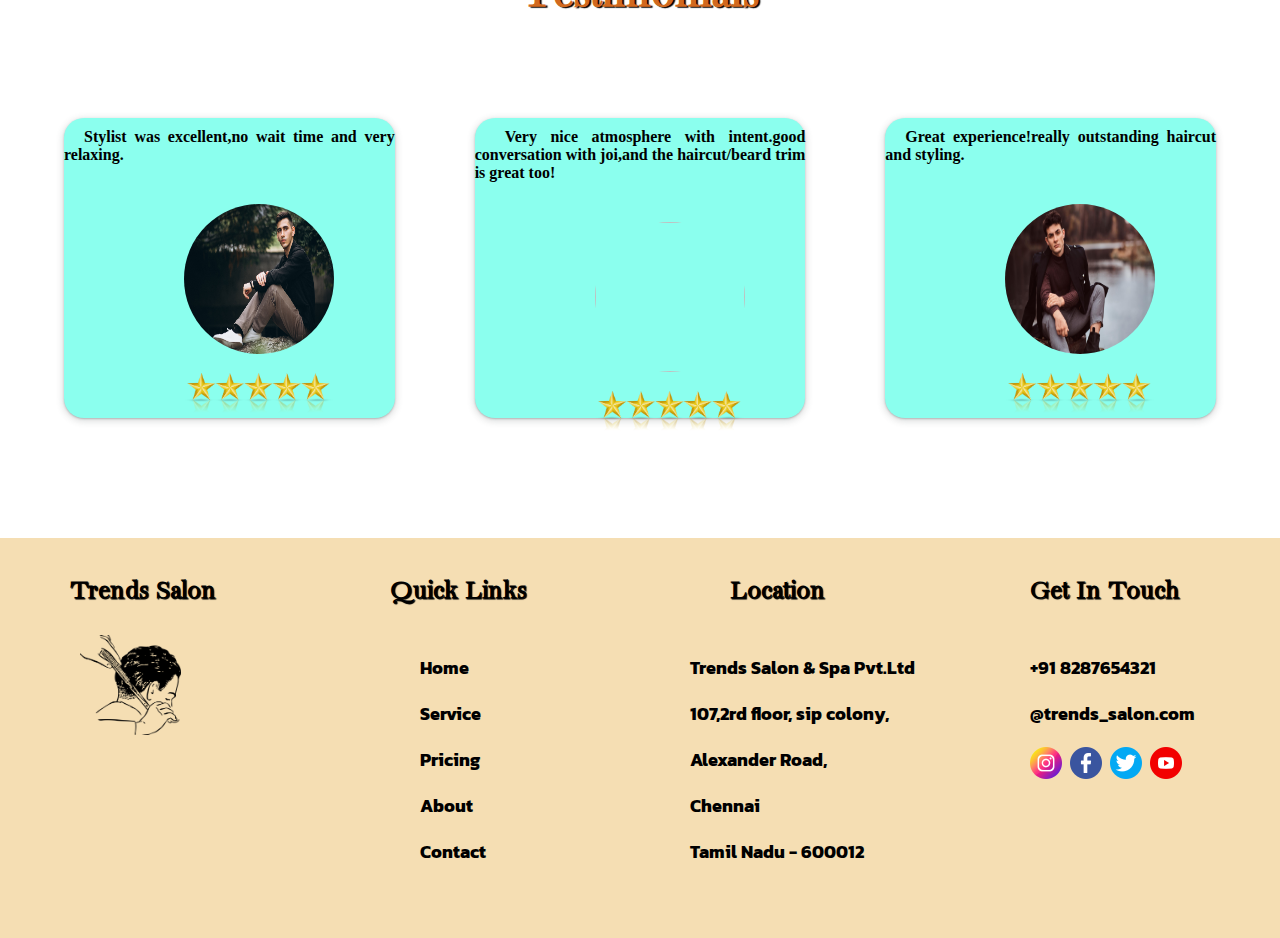
==== commit bd28fea4: "new file" ====
--- a/index.html
+++ b/index.html
@@ -24,7 +24,7 @@
             </nav>
         </header>
         <div class="ban_img">
-            <img src="./image/hairset.jpg">
+            <img src="./image/3824606_1142.jpg">
         </div>
         <div class="home_ser">
             services<br>
@@ -132,7 +132,7 @@
                             <button class="book_appointment">book Appointment</button>
 
                         </div>
-                       
+
                     </div>
                     <div class="section_2">
 
@@ -183,7 +183,8 @@
                 </div>
             </div>
             <div class="page2">
-                <h5>Very nice atmosphere with intent.good conversation  with joi,and the haircut/beard trim is great too!</h5>
+                <h5>Very nice atmosphere with intent.good conversation with joi,and the haircut/beard trim is great too!
+                </h5>
                 <img src="image/model2.jpg">
                 <div class="star2">
                     <img src="image/star5.png">
@@ -204,14 +205,14 @@
 
             <div class="foot_1">
                 <h4>Trends Salon</h4>
-                <img src="icons/beardimage.png">
+                <img src="image/cut.png">
             </div>
             <div class="foot_2">
                 <h6>Quick Links</h6>
-                <div class="line1"><a href="#">Home</a></div>
-                <div class="line2"><a href="#">Service</a></div>
-                <div class="line3"><a href="#">Pricing</a></div>
-                <div class="line4"><a href="#">About</a></div>
+                <div class="line1"><a href="index.html">Home</a></div>
+                <div class="line2"><a href="service.html">Service</a></div>
+                <div class="line3"><a href="pricing.html">Pricing</a></div>
+                <div class="line4"><a href="about.html">About</a></div>
                 <div class="line5"><a href="#">Contact</a></div>
             </div>
             <div class="foot_3">
--- a/index.css
+++ b/index.css
@@ -74,15 +74,15 @@
 }
 
 body {
-    background-color: #f5f3f4;
+    background-color: white;
 }
 
 .ban_img {
 
     height: 100vh;
     width: 90vw;
-    display: flex;
-    justify-content: center;
+    /* display: flex;
+    justify-content: center; */
     margin: auto;
 }
 
@@ -90,6 +90,7 @@
 
     height: 80%;
     width: 100%;
+    border: 3px solid brown;
 }
 
 .home_ser {
@@ -243,7 +244,7 @@
 .icon_set {
     display: grid;
     grid-template-columns: 1fr 1fr 1fr;
-    background-color: #f5f3f4;
+    background-color: white;
     margin: auto;
     column-gap: 40px;
     width: 60%;
@@ -254,6 +255,7 @@
 .icon1 {
     height: 100%;
     width: 100%;
+   
 }
 
 
@@ -267,6 +269,7 @@
 .icon2 {
     height: 100%;
     width: 100%;
+   
 }
 
 .icon2 img {
@@ -279,6 +282,7 @@
 .icon3 {
     height: 100%;
     width: 100%;
+    
 }
 
 .icon3 img {
--- a/footer.css
+++ b/footer.css
@@ -39,9 +39,9 @@
 }
 .foot_1 img
 {
-    height: 70px;
-    margin-top: 20px;
-    margin-left: 110px;
+    height: 100px;
+    margin-top: 30px;
+    margin-left: 80px;
 }
 .foot_2
 {
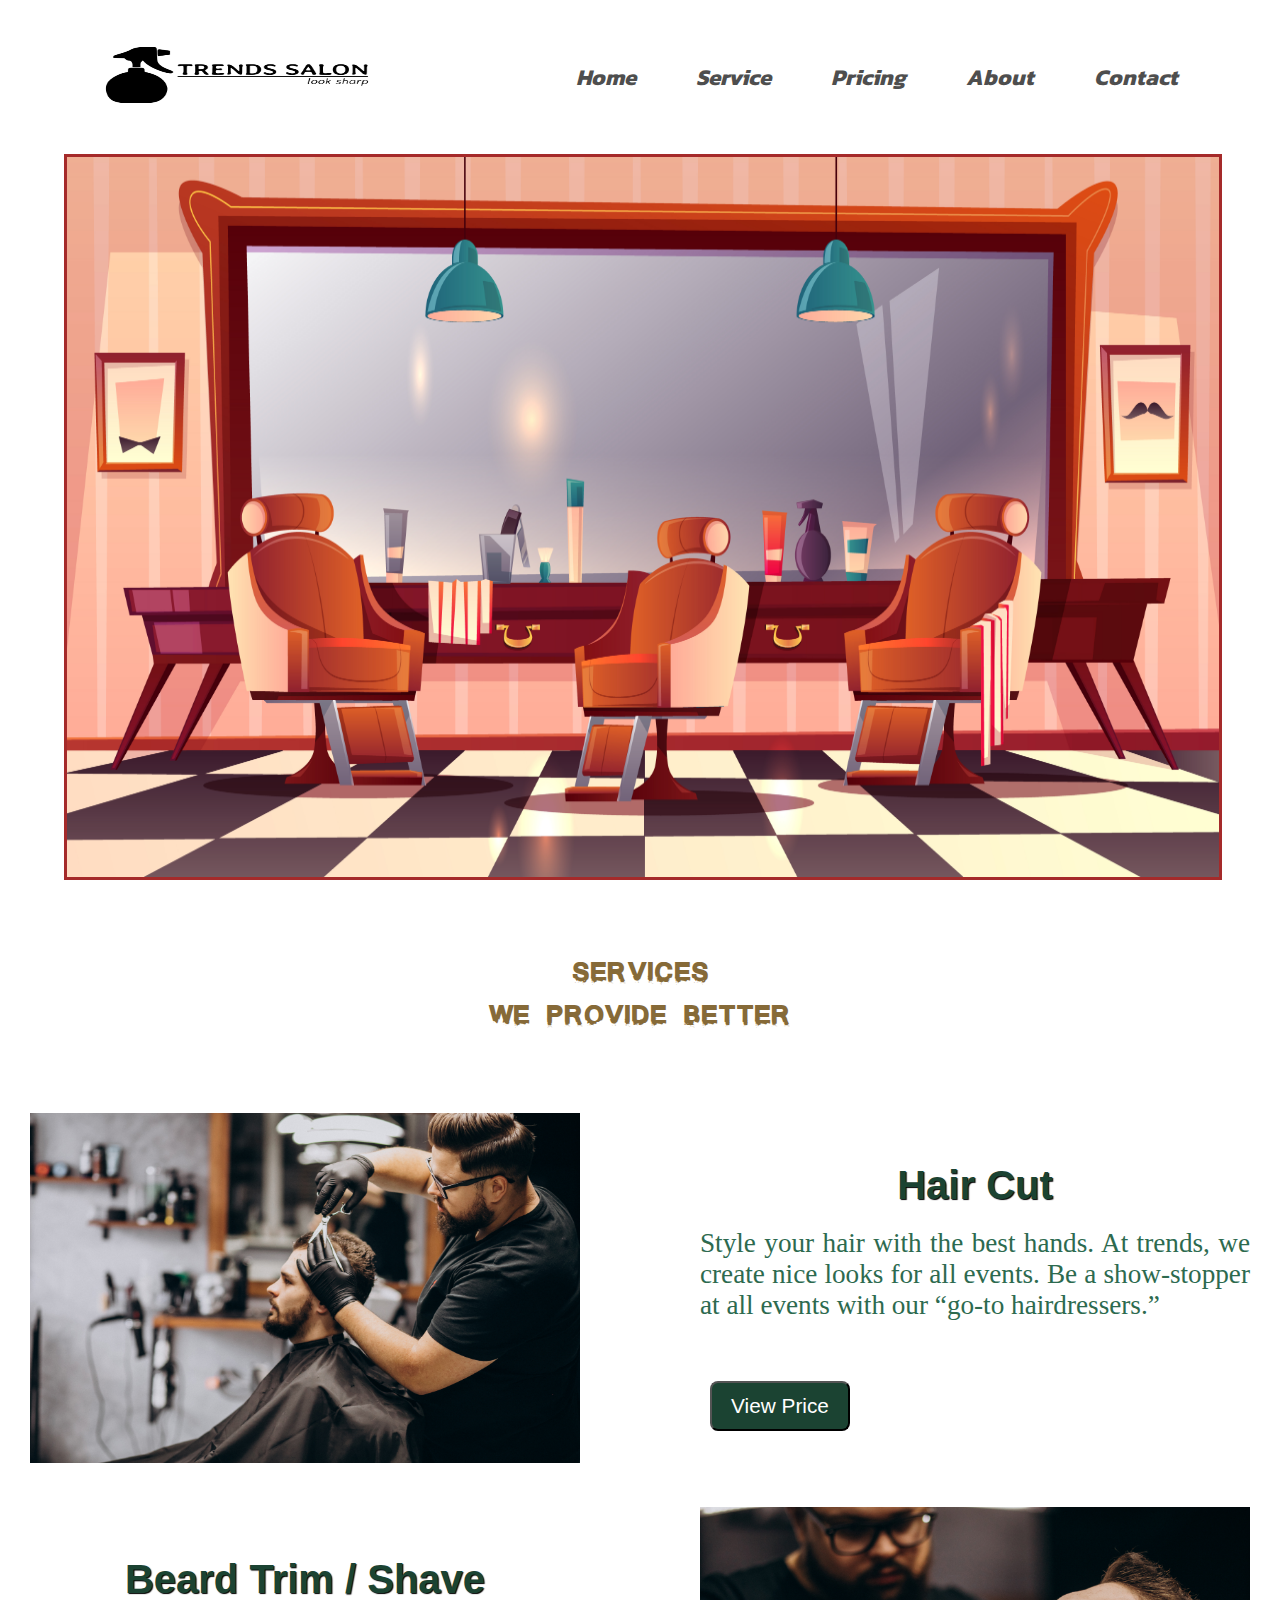
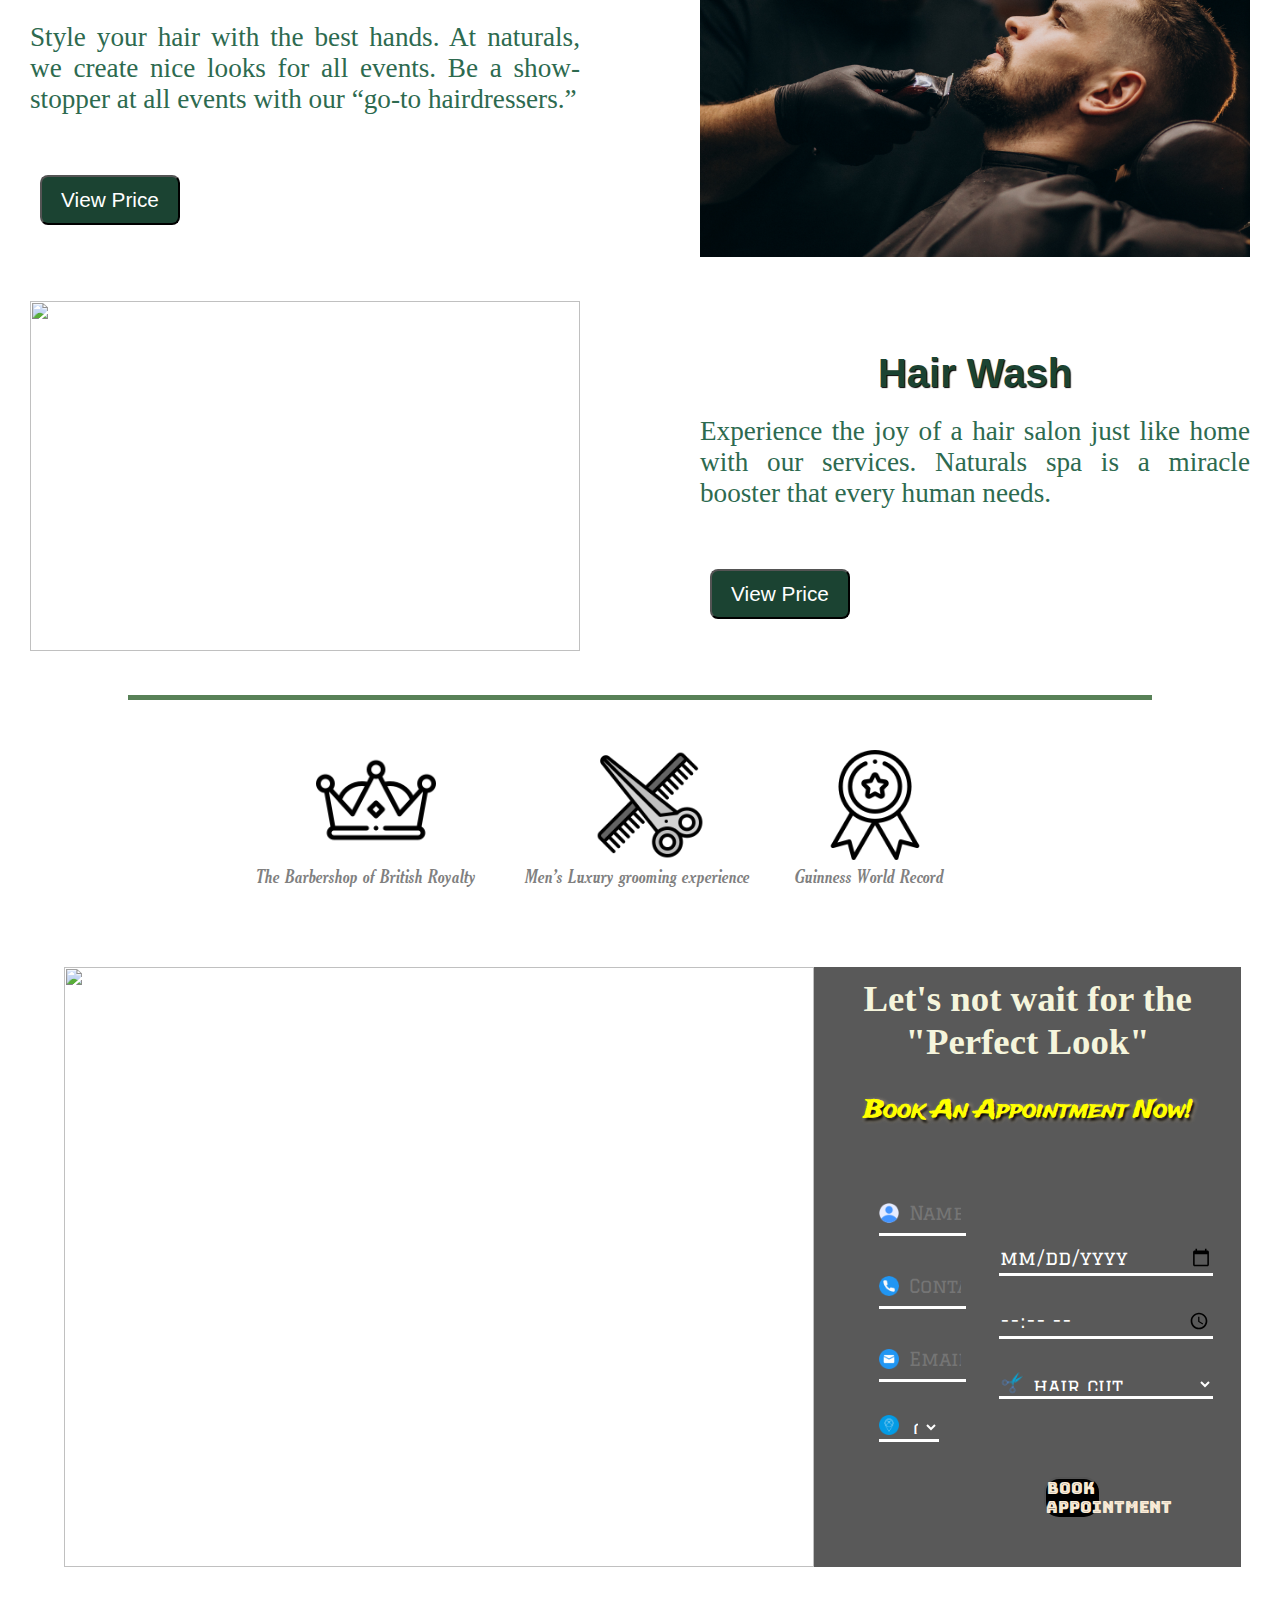
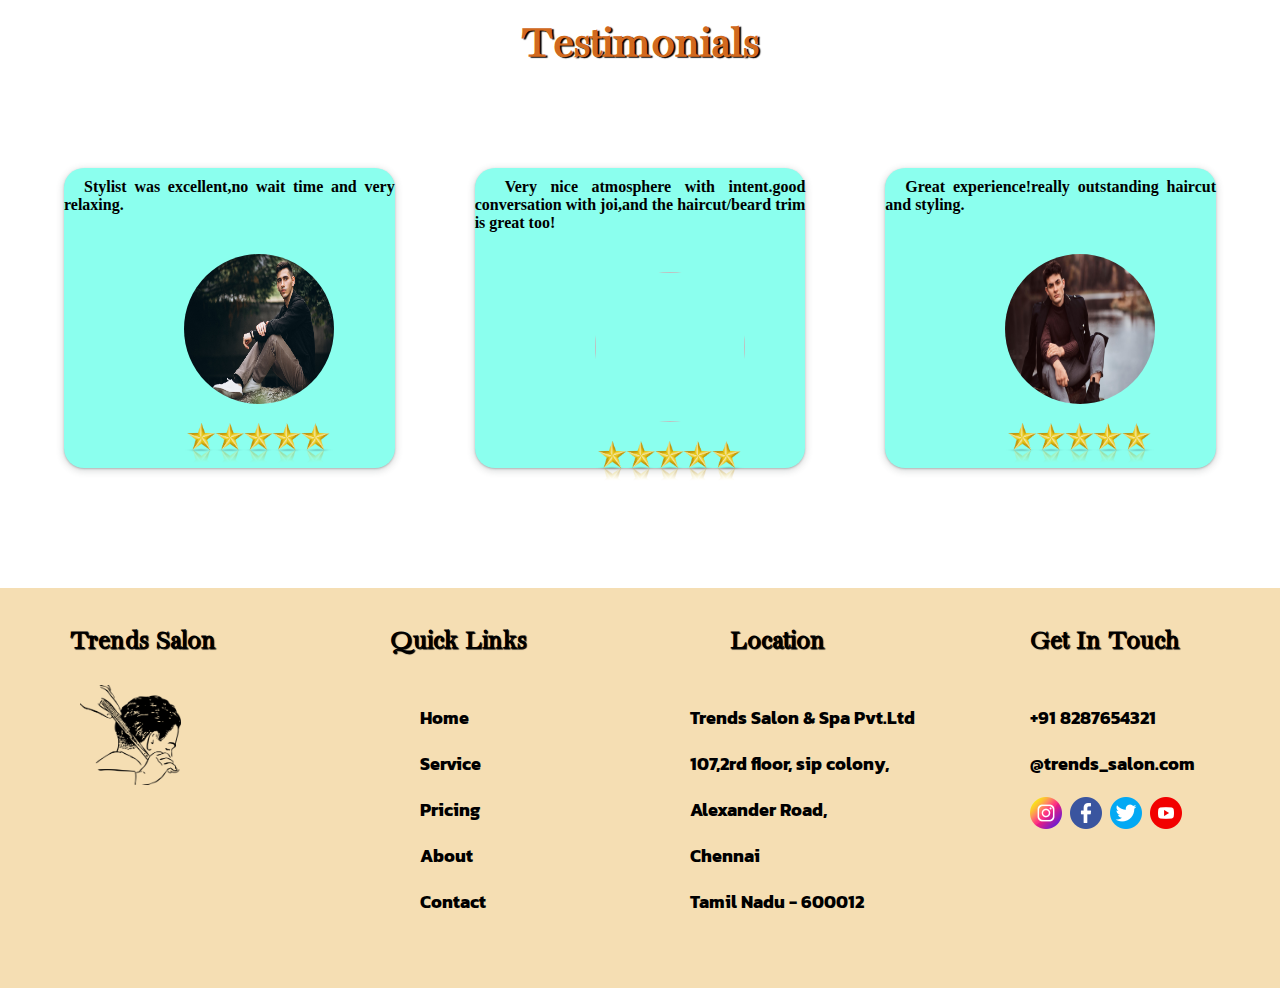
==== commit 3ab46b41: "new" ====
--- a/index.html
+++ b/index.html
@@ -11,8 +11,10 @@
 <body>
     <section>
         <header>
-            <h1>Trends Salon</h1>
-
+            <!-- <h1>Trends Salon</h1> -->
+            <div class="shop_title">
+<img src="image/trendssalon.png">
+</div>
             <nav>
                 <ul>
                     <li><a href="index.html">Home</a></li>
@@ -40,13 +42,13 @@
                 <h1 class="hair">Hair Cut</h1>
                 <p>Style your hair with the best hands. At trends, we create nice looks for all events. Be a
                     show-stopper at all events with our “go-to hairdressers.”</p>
-                <button class="view_button"> View Price</button>
+                <button class="view_button"><a href="pricing.html"> View Price</a></button>
             </div>
             <div class="para2">
                 <h1 class="trim">Beard Trim / Shave</h1>
                 <p> Style your hair with the best hands. At naturals, we create nice looks for all events. Be a
                     show-stopper at all events with our “go-to hairdressers.”</p>
-                <button class="view_button"> View Price</button>
+                <button class="view_button"><a href="pricing.html">View Price</a></button>
             </div>
             <div class="card_img2">
                 <img src="./image/beardtrim.jpg">
@@ -58,7 +60,7 @@
                 <h1 class="hairwash">Hair Wash</h1>
                 <p>Experience the joy of a hair salon just like home with our services. Naturals spa is a miracle
                     booster that every human needs.</p>
-                <button class="view_button"> View Price</button>
+                <button class="view_button"><a href="pricing.html"> View Price</a></button>
             </div>
         </div>
     </section>
@@ -68,19 +70,19 @@
     <section>
         <div class="icon_set">
             <div class="icon1">
-                <img src="./image/crown.png"><br>
+                <a href="index.html"><img src="./image/crown.png"></a><br>
                 <div class="icon_para1">
                     <p> The Barbershop of British Royalty</p>
                 </div>
             </div>
             <div class="icon2">
-                <img src="./image/tools.png"><br>
+              <a href="service.html"><img src="./image/tools.png"></a><br>
                 <div class="icon_para2">
                     <p>Men’s Luxury grooming experience</p>
                 </div>
             </div>
             <div class="icon3">
-                <img src="./image/medal.png"><br>
+               <a href="about.html"><img src="./image/medal.png"></a><br>
                 <div class="icon_para3">
                     <p>Guinness World Record</p>
                 </div>
@@ -213,7 +215,7 @@
                 <div class="line2"><a href="service.html">Service</a></div>
                 <div class="line3"><a href="pricing.html">Pricing</a></div>
                 <div class="line4"><a href="about.html">About</a></div>
-                <div class="line5"><a href="#">Contact</a></div>
+                <div class="line5"><a href="contact.html">Contact</a></div>
             </div>
             <div class="foot_3">
                 <h6>Location</h6>
--- a/nav.css
+++ b/nav.css
@@ -55,16 +55,21 @@
     position: relative;
 
 }
-
-h1 {
+/* 
+ h1 {
     font-size: 2.4rem;
-    /* font-family: BungeeInlineRegular; */
+   
     font-family: FatTats;
     margin-top: 10px;
     color: rgb(125, 83, 83);
     text-shadow: 2px 2px 3px black, 2px 2px 4px goldenrod;
     word-spacing: 10px;
 
+}  */
+.shop_title img
+{
+height: 150px;
+width: 350px;
 }
 
 nav {
@@ -78,23 +83,26 @@
     /* padding-left: 5px;
     padding-right: 5px; */
     overflow: hidden;
+   
 }
 
 nav ul li a {
     text-decoration: none;
     padding: 30px;
-    font-size: 1.3rem;
-    color: goldenrod;
-    text-shadow: 1px 2px 1px black;
-    /* font-family: WonderbarDemo; */
+    font-size: 1.4rem;
+    color: rgb(78, 78, 78);
     position: relative;
-    font-family: 'Gill Sans', 'Gill Sans MT', Calibri, 'Trebuchet MS', sans-serif;
+    font-family: KanitBold;
     font-weight: 900;
-    display: block;
-    position: relative;
+    /* display: block; */
+    font-style: italic;
+    
 }
-
-a::after {
+a:hover
+{
+    color: rgb(30, 198, 210);
+}
+/* a::after {
     content: "";
     height: 2px;
     width: 70%;
@@ -108,7 +116,7 @@
 
 a:hover::after {
     transform: scale(1);
-}
+} */
 
 
 
--- a/index.css
+++ b/index.css
@@ -15,6 +15,7 @@
     font-family:GraduateRegular ;
     src: url(font/GraduateRegular.ttf);
 }
+
 @font-face {
     font-family: WonderbarDemo;
     src: url(font/WonderbarDemo.otf);
@@ -84,6 +85,7 @@
     /* display: flex;
     justify-content: center; */
     margin: auto;
+    
 }
 
 .ban_img img {
@@ -136,7 +138,7 @@
 }
 
 .para1 {
-    height: 35px;
+    height: 350px;
     width: 550px;
 }
 
@@ -155,7 +157,21 @@
     text-align: justify;
     color: #2d6a4f;
 }
-
+.para1 a
+{
+text-decoration: none;
+color: white;
+}
+.para2 a
+{
+    text-decoration: none;
+    color: white;
+}
+.para3 a
+{
+    text-decoration: none;
+    color: white;
+}
 .card_img2 {
     height: 100%;
     width: 100%;
